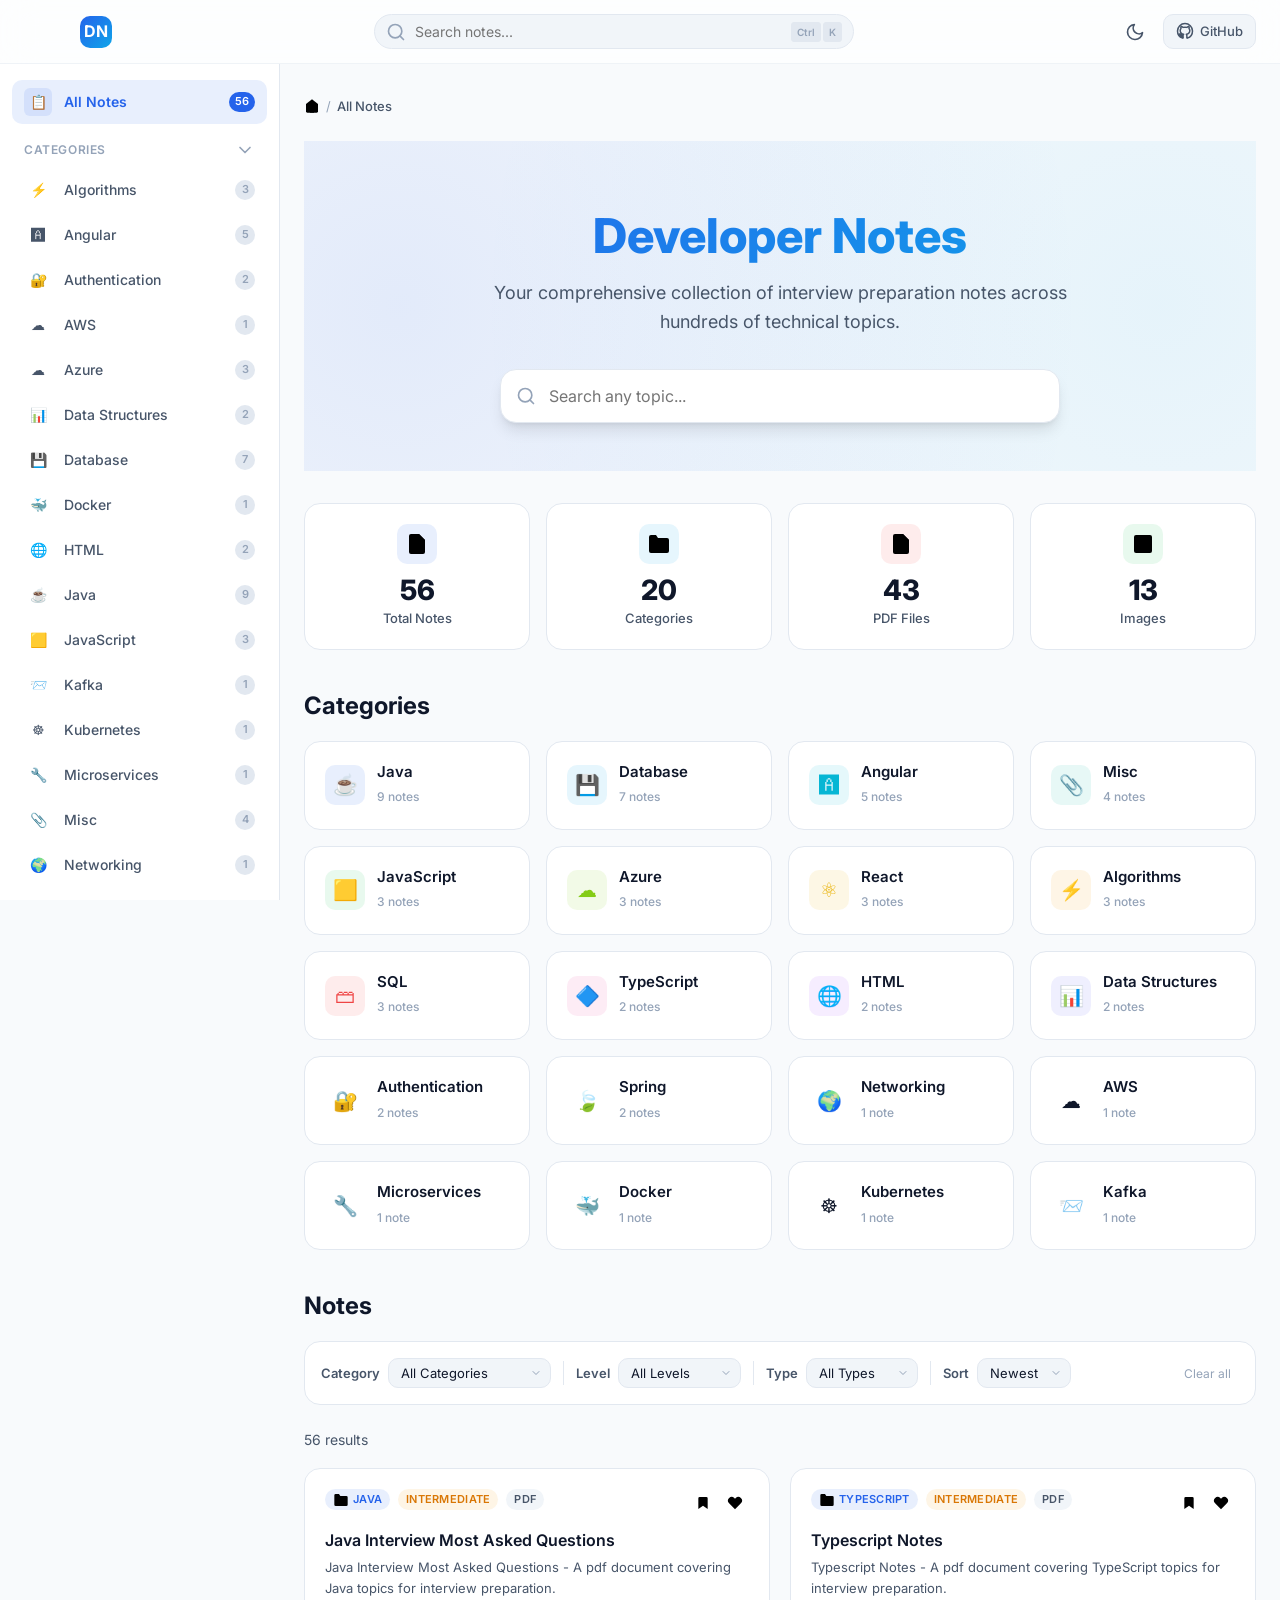
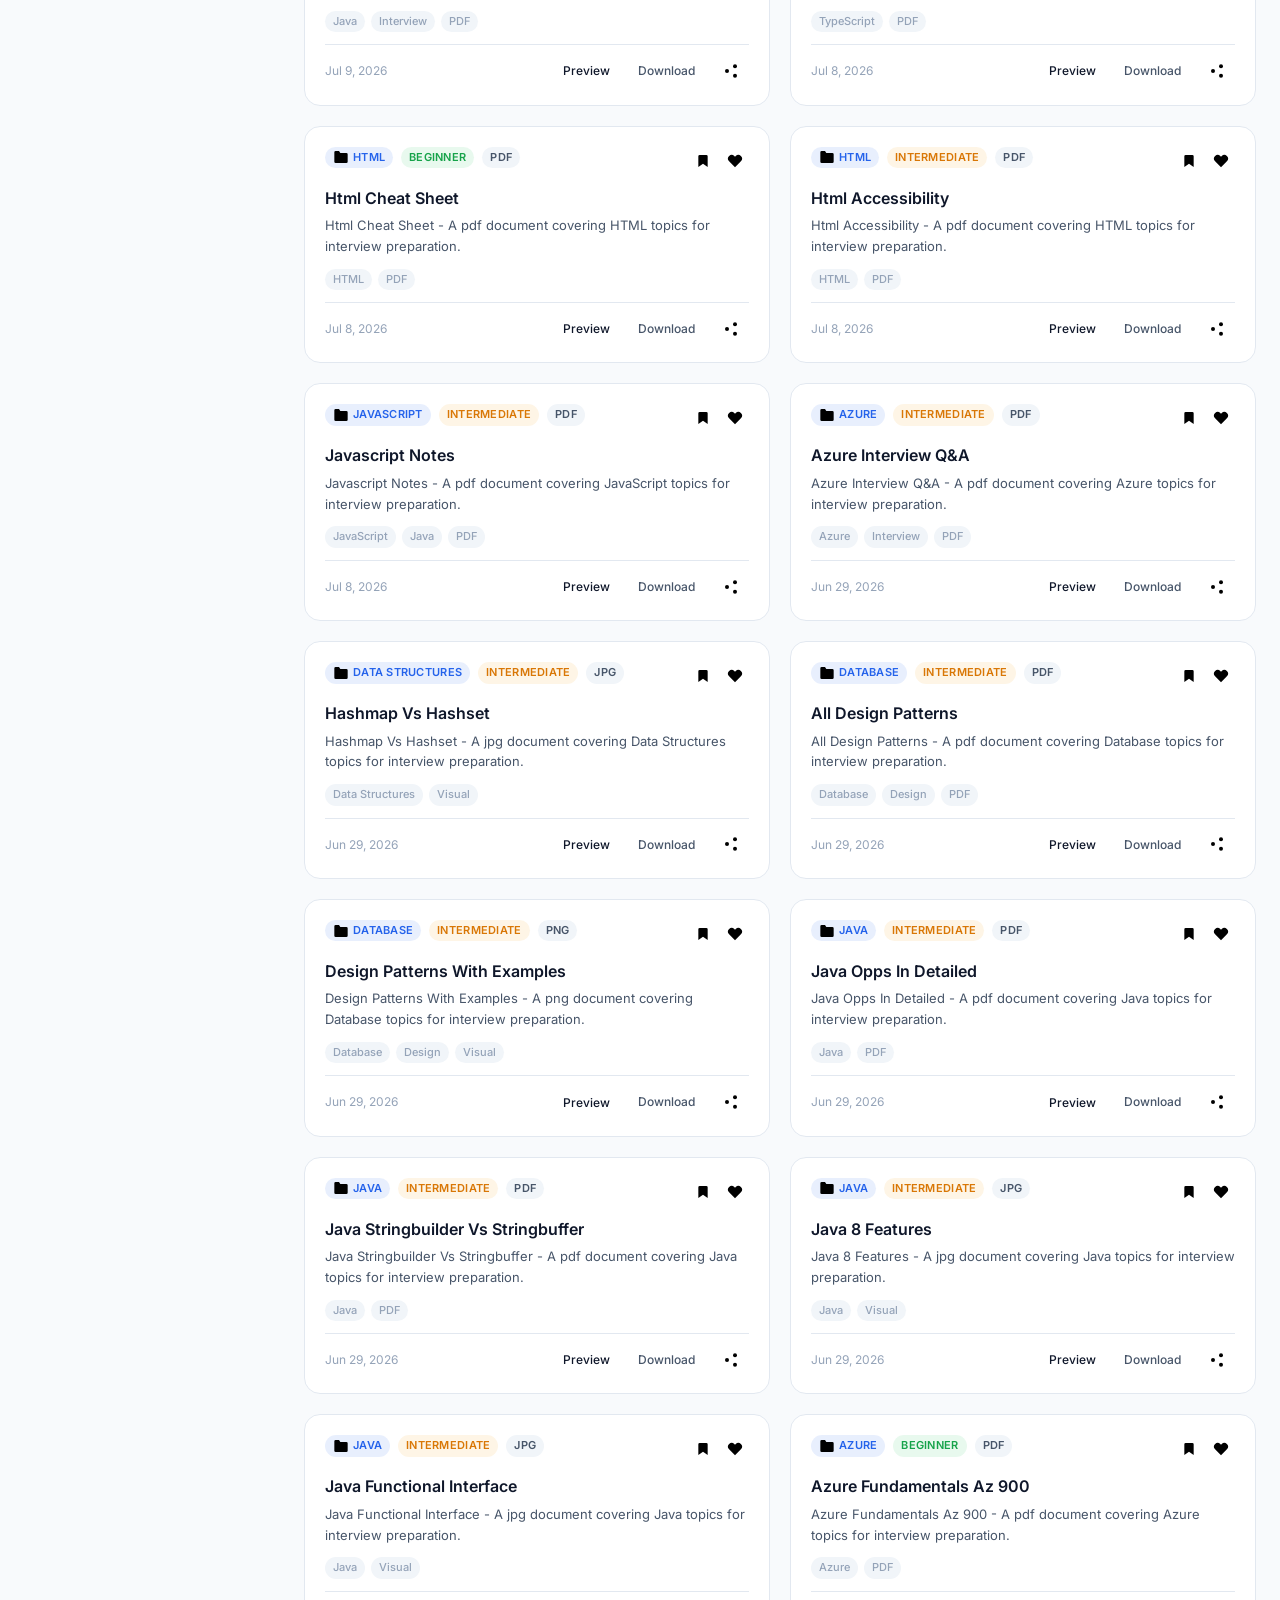
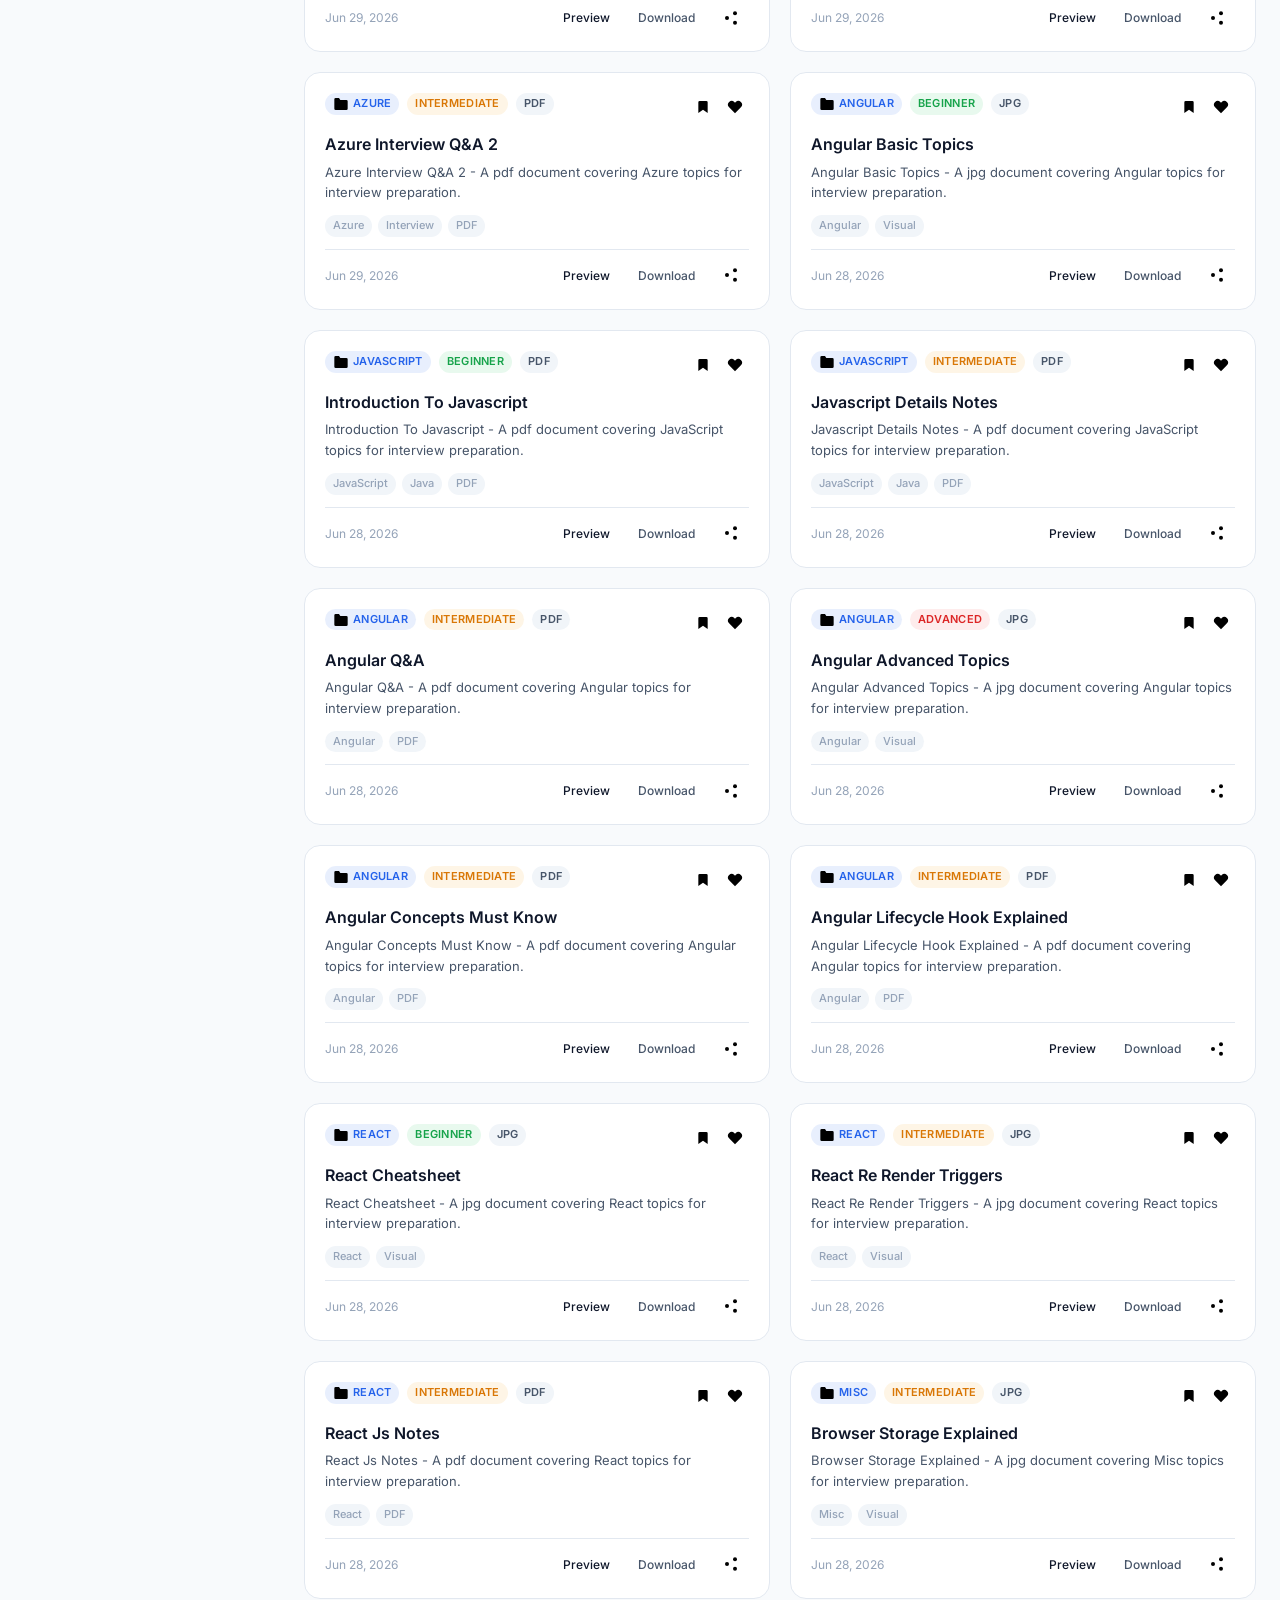
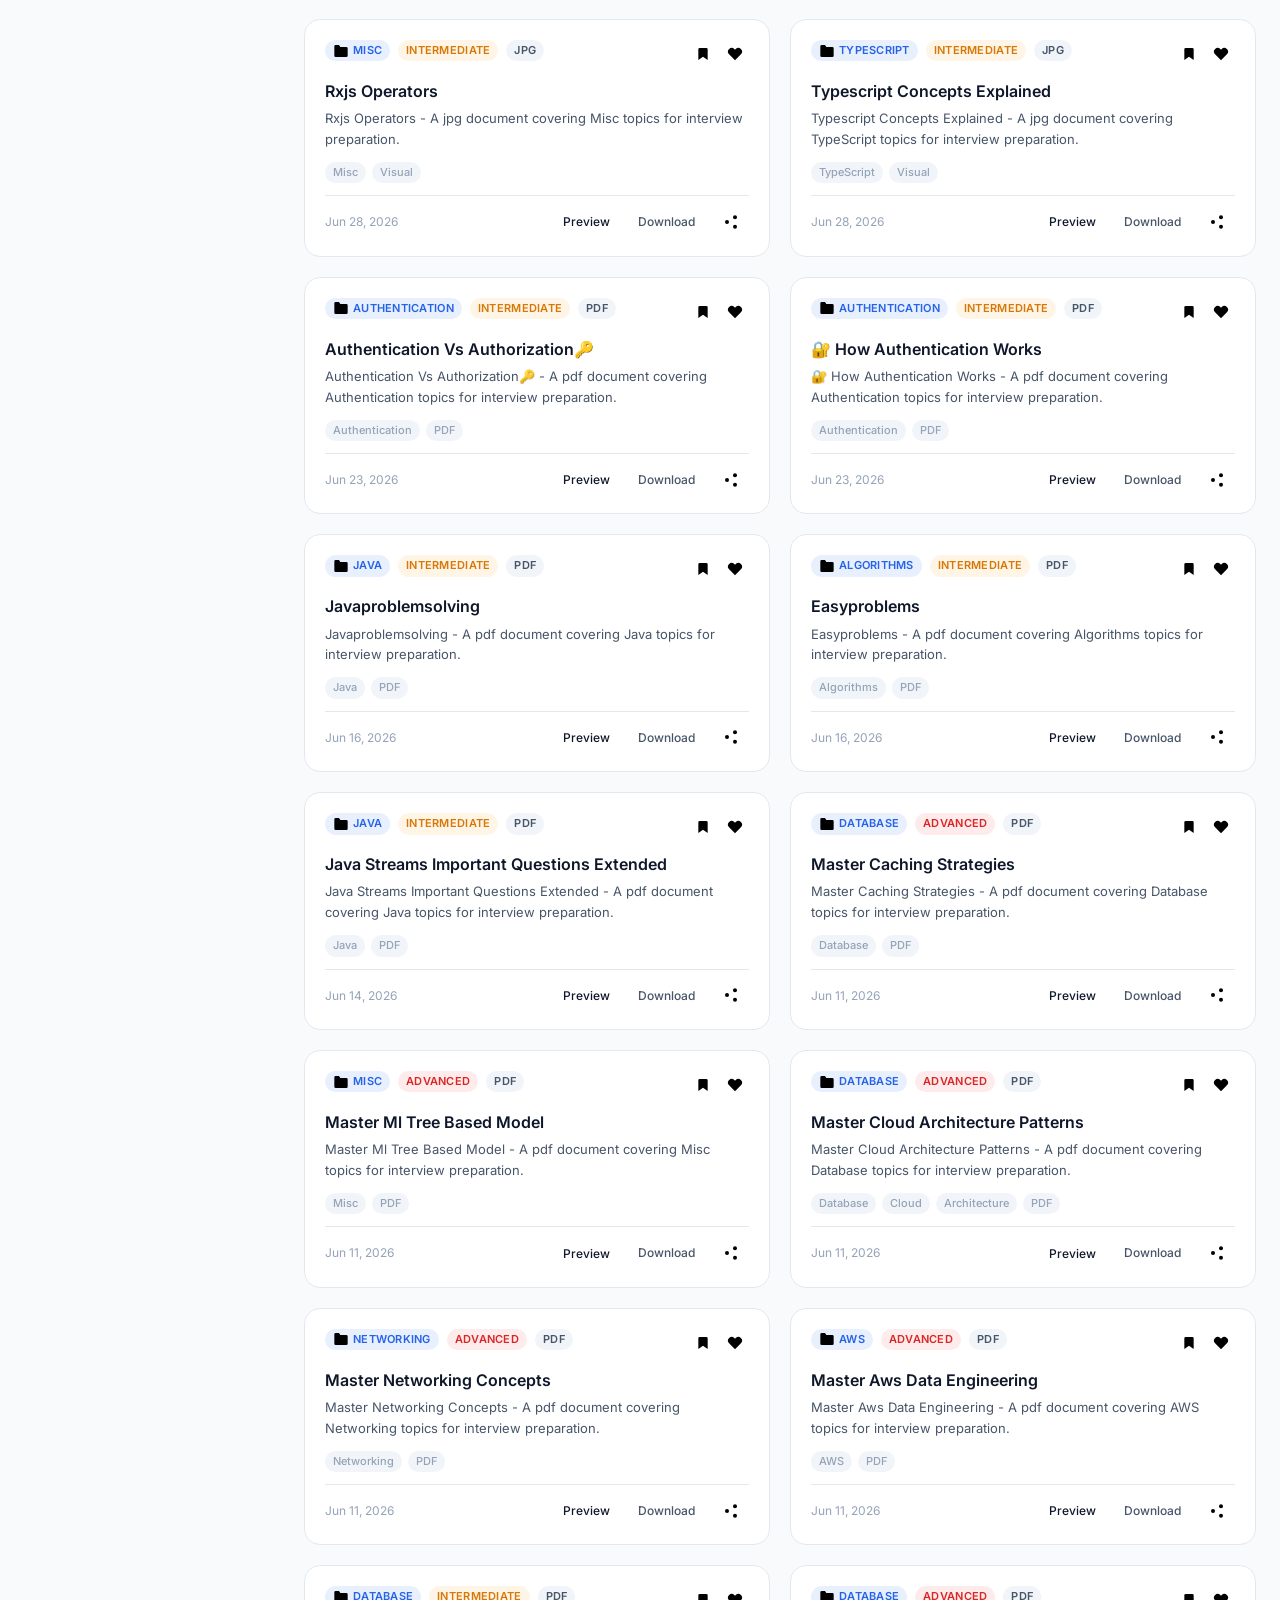
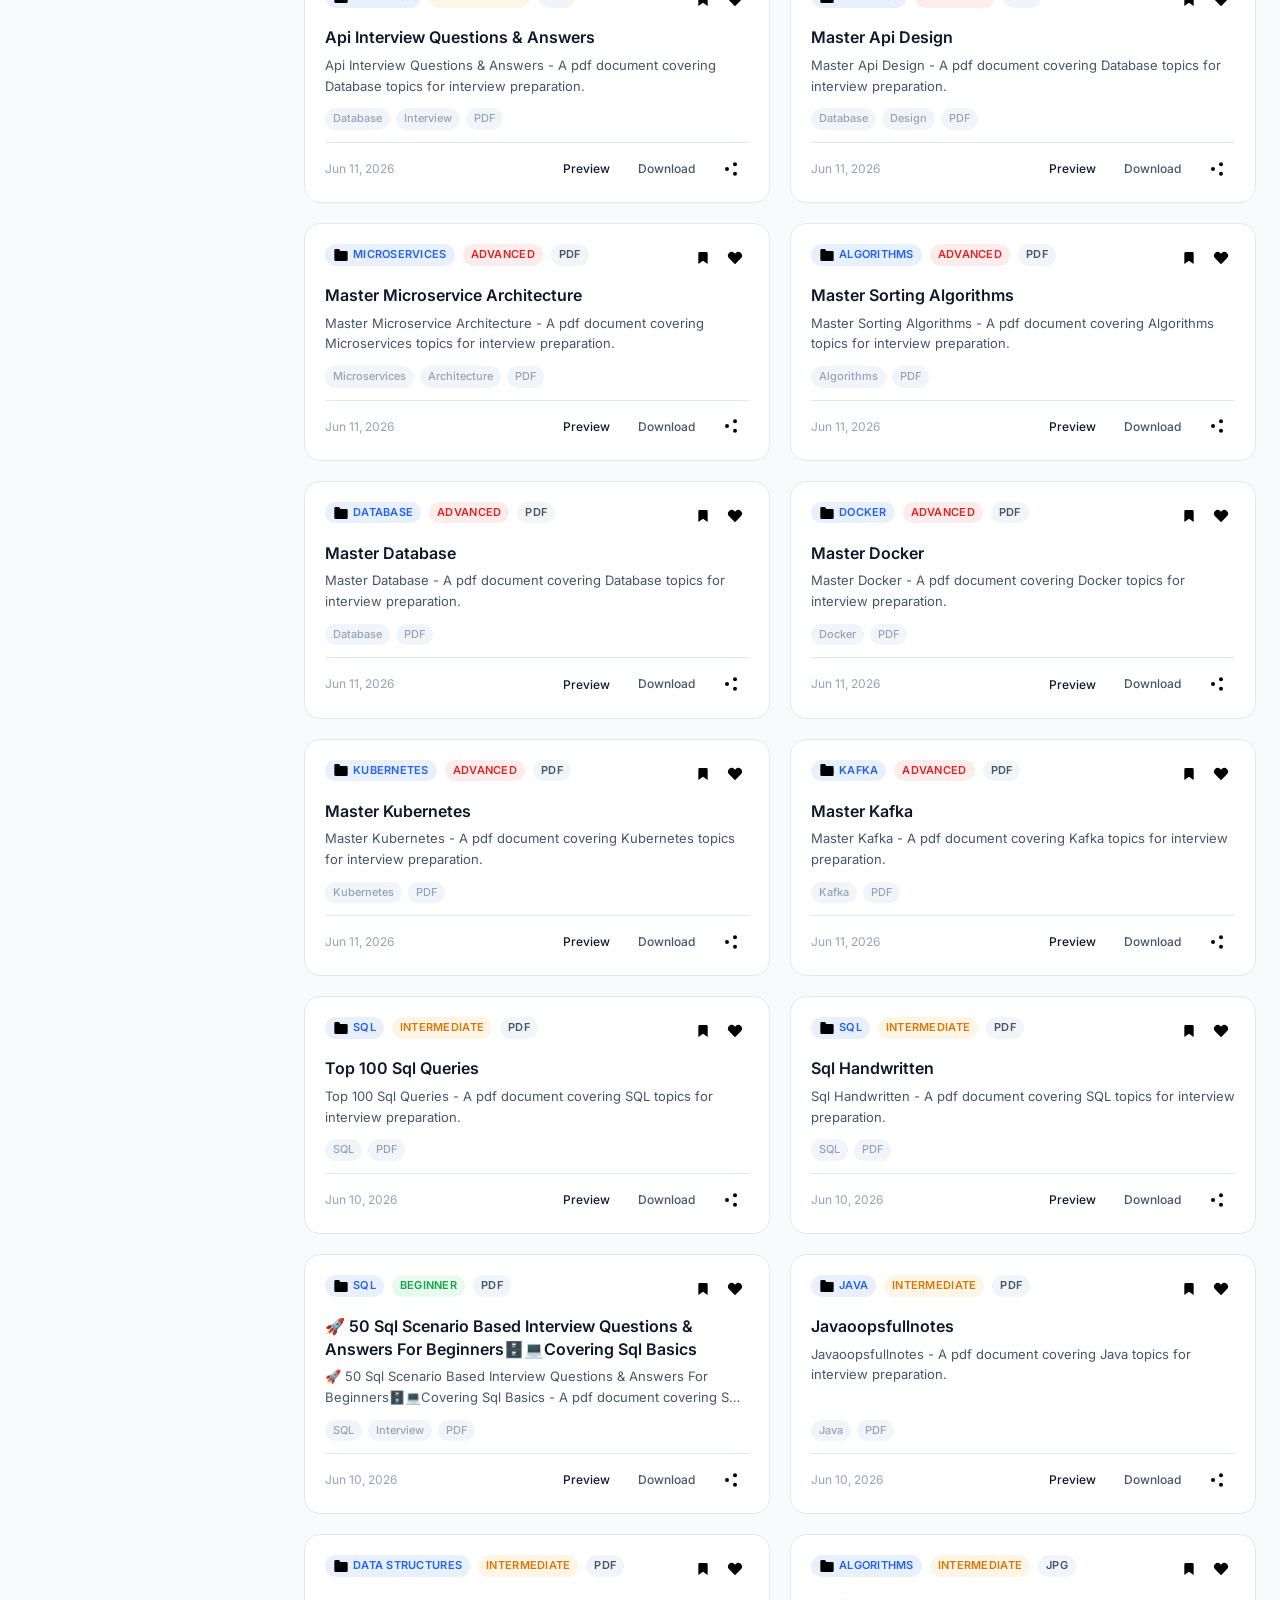
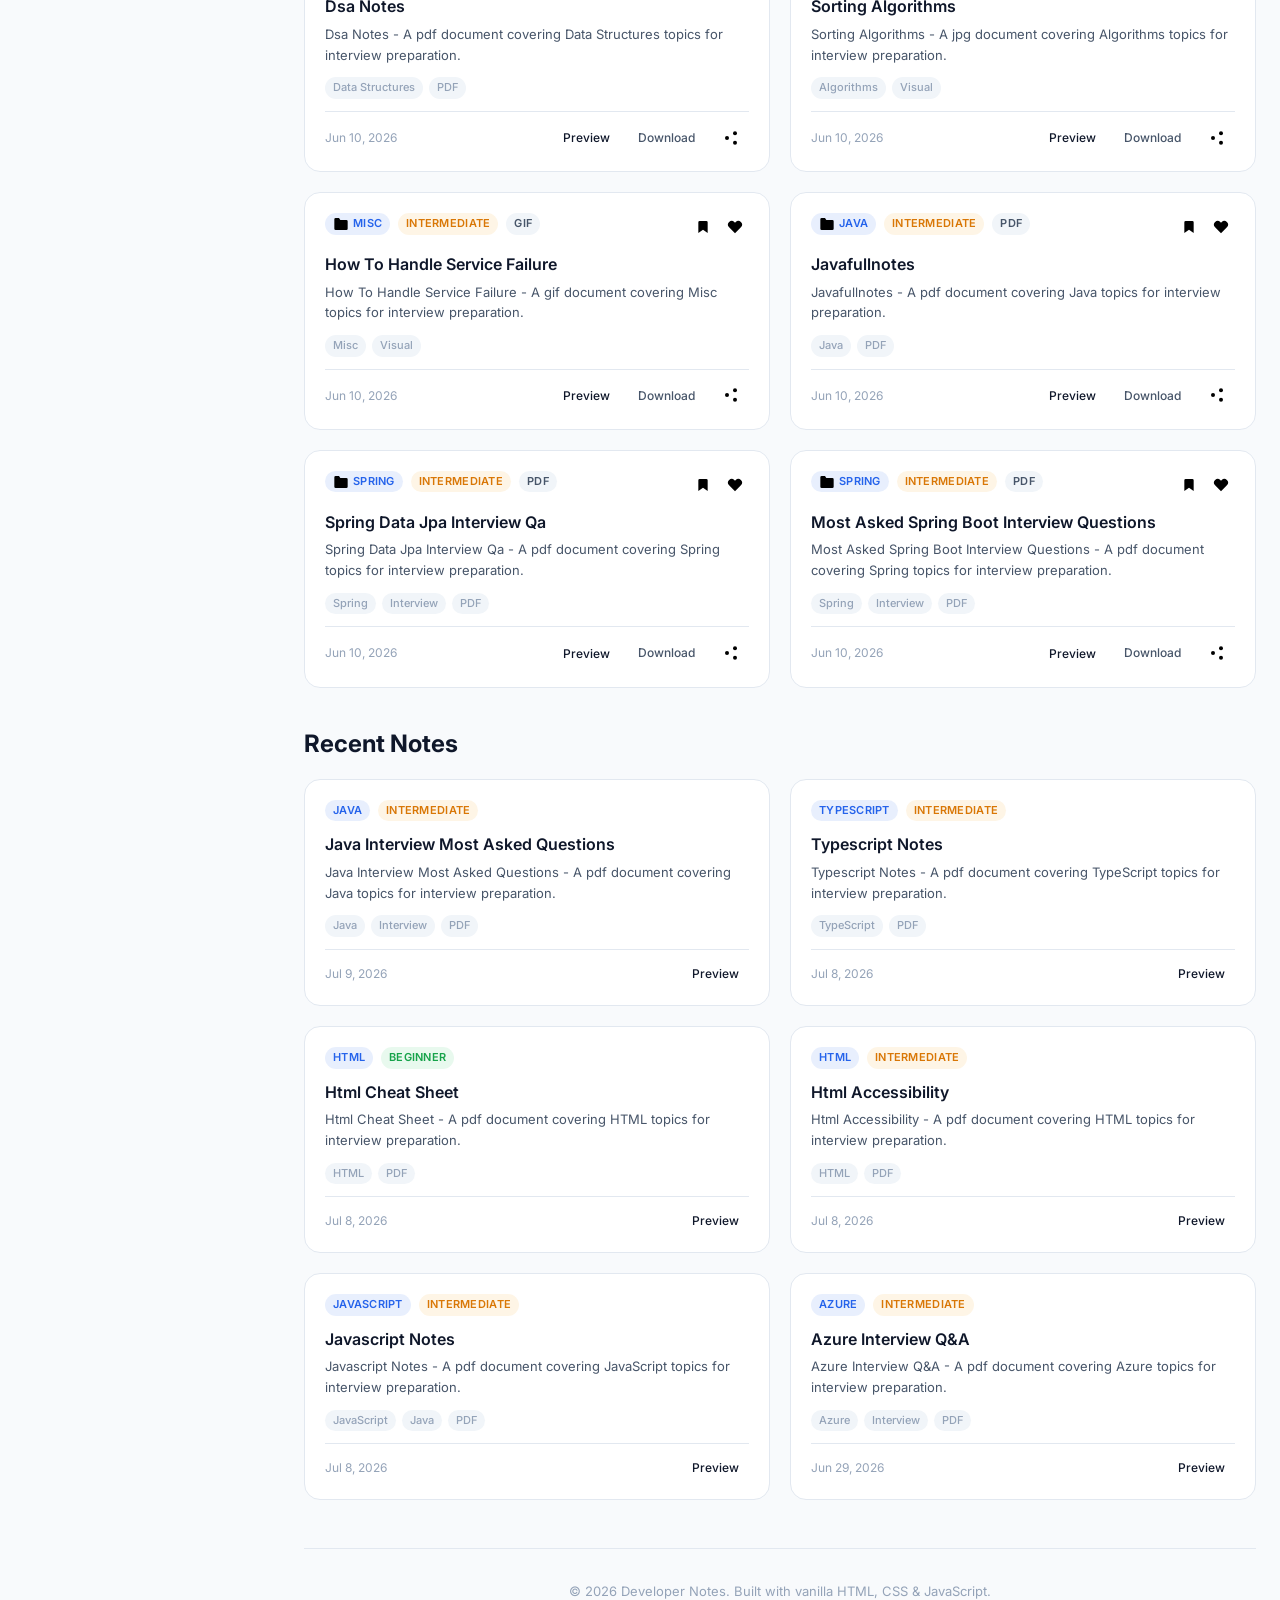
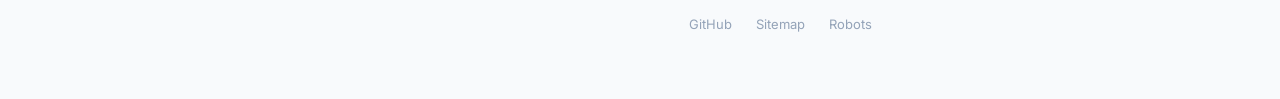
==== index.html @ 611667fe "Initial documentation portal: organize notes into categorized docs structure with searchable UI - Re" ====
<!DOCTYPE html>
<html lang="en" data-theme="light">
<head>
<meta charset="UTF-8">
<meta name="viewport" content="width=device-width, initial-scale=1.0">
<title>Developer Notes - Interview Preparation Portal</title>
<meta name="description" content="A comprehensive collection of hundreds of technical interview notes covering Java, Spring, Docker, Kubernetes, System Design, Microservices, and more.">
<meta name="keywords" content="interview notes, technical interview, Java, Spring, Docker, Kubernetes, system design, microservices, programming notes">
<meta name="author" content="Developer Notes">
<meta name="robots" content="index, follow">

<!-- Open Graph -->
<meta property="og:title" content="Developer Notes - Interview Preparation Portal">
<meta property="og:description" content="Comprehensive technical interview notes across hundreds of topics.">
<meta property="og:type" content="website">
<meta property="og:url" content="https://developer-notes.github.io/">
<meta property="og:image" content="assets/images/og-image.png">

<!-- Twitter Card -->
<meta name="twitter:card" content="summary_large_image">
<meta name="twitter:title" content="Developer Notes - Interview Preparation Portal">
<meta name="twitter:description" content="Comprehensive technical interview notes across hundreds of topics.">

<!-- Preconnect -->
<link rel="preconnect" href="https://fonts.googleapis.com">
<link rel="preconnect" href="https://fonts.gstatic.com" crossorigin>

<!-- Fonts -->
<link href="https://fonts.googleapis.com/css2?family=Inter:wght@300;400;500;600;700;800&family=JetBrains+Mono:wght@400;500&display=swap" rel="stylesheet">

<!-- Markdown Parser -->
<script defer src="https://cdn.jsdelivr.net/npm/marked/marked.min.js"></script>

<!-- Styles -->
<link rel="stylesheet" href="assets/css/styles.css">
<link rel="stylesheet" href="assets/css/responsive.css">

<!-- Favicon -->
<link rel="icon" type="image/svg+xml" href="assets/icons/favicon.svg">
<link rel="apple-touch-icon" href="assets/icons/apple-touch-icon.png">

<!-- Manifest -->
<link rel="manifest" href="manifest.json">
</head>
<body>

<!-- Reading Progress -->
<div id="reading-progress" role="progressbar" aria-valuenow="0" aria-valuemin="0" aria-valuemax="100"></div>

<!-- SVG Icon Sprite -->
<svg xmlns="http://www.w3.org/2000/svg" style="display:none">
  <symbol id="icon-search" viewBox="0 0 24 24"><circle cx="11" cy="11" r="8"/><line x1="21" y1="21" x2="16.65" y2="16.65"/></symbol>
  <symbol id="icon-sun" viewBox="0 0 24 24"><circle cx="12" cy="12" r="5"/><line x1="12" y1="1" x2="12" y2="3"/><line x1="12" y1="21" x2="12" y2="23"/><line x1="4.22" y1="4.22" x2="5.64" y2="5.64"/><line x1="18.36" y1="18.36" x2="19.78" y2="19.78"/><line x1="1" y1="12" x2="3" y2="12"/><line x1="21" y1="12" x2="23" y2="12"/><line x1="4.22" y1="19.78" x2="5.64" y2="18.36"/><line x1="18.36" y1="5.64" x2="19.78" y2="4.22"/></symbol>
  <symbol id="icon-moon" viewBox="0 0 24 24"><path d="M21 12.79A9 9 0 1 1 11.21 3 7 7 0 0 0 21 12.79z"/></symbol>
  <symbol id="icon-github" viewBox="0 0 24 24"><path d="M12 2C6.477 2 2 6.477 2 12c0 4.42 2.865 8.17 6.839 9.49.5.092.682-.217.682-.482 0-.237-.008-.866-.013-1.7-2.782.604-3.369-1.34-3.369-1.34-.454-1.156-1.11-1.463-1.11-1.463-.908-.62.069-.608.069-.608 1.003.07 1.531 1.03 1.531 1.03.892 1.529 2.341 1.087 2.91.832.092-.647.35-1.088.636-1.338-2.22-.253-4.555-1.11-4.555-4.943 0-1.091.39-1.984 1.029-2.683-.103-.253-.446-1.27.098-2.647 0 0 .84-.269 2.75 1.025A9.578 9.578 0 0 1 12 6.836a9.59 9.59 0 0 1 2.504.337c1.91-1.294 2.75-1.025 2.75-1.025.544 1.377.201 2.394.099 2.647.64.699 1.028 1.592 1.028 2.683 0 3.842-2.339 4.687-4.566 4.935.359.309.678.919.678 1.852 0 1.336-.012 2.415-.012 2.743 0 .267.18.578.688.48C19.138 20.167 22 16.418 22 12c0-5.523-4.477-10-10-10z"/></symbol>
  <symbol id="icon-chevron-down" viewBox="0 0 24 24"><polyline points="6 9 12 15 18 9"/></symbol>
  <symbol id="icon-chevron-right" viewBox="0 0 24 24"><polyline points="9 18 15 12 9 6"/></symbol>
  <symbol id="icon-menu" viewBox="0 0 24 24"><line x1="3" y1="12" x2="21" y2="12"/><line x1="3" y1="6" x2="21" y2="6"/><line x1="3" y1="18" x2="21" y2="18"/></symbol>
  <symbol id="icon-x" viewBox="0 0 24 24"><line x1="18" y1="6" x2="6" y2="18"/><line x1="6" y1="6" x2="18" y2="18"/></symbol>
  <symbol id="icon-file" viewBox="0 0 24 24"><path d="M14 2H6a2 2 0 0 0-2 2v16a2 2 0 0 0 2 2h12a2 2 0 0 0 2-2V8z"/><polyline points="14 2 14 8 20 8"/></symbol>
  <symbol id="icon-file-text" viewBox="0 0 24 24"><path d="M14 2H6a2 2 0 0 0-2 2v16a2 2 0 0 0 2 2h12a2 2 0 0 0 2-2V8z"/><polyline points="14 2 14 8 20 8"/><line x1="16" y1="13" x2="8" y2="13"/><line x1="16" y1="17" x2="8" y2="17"/><polyline points="10 9 9 9 8 9"/></symbol>
  <symbol id="icon-folder" viewBox="0 0 24 24"><path d="M22 19a2 2 0 0 1-2 2H4a2 2 0 0 1-2-2V5a2 2 0 0 1 2-2h5l2 3h9a2 2 0 0 1 2 2z"/></symbol>
  <symbol id="icon-image" viewBox="0 0 24 24"><rect x="3" y="3" width="18" height="18" rx="2" ry="2"/><circle cx="8.5" cy="8.5" r="1.5"/><polyline points="21 15 16 10 5 21"/></symbol>
  <symbol id="icon-download" viewBox="0 0 24 24"><path d="M21 15v4a2 2 0 0 1-2 2H5a2 2 0 0 1-2-2v-4"/><polyline points="7 10 12 15 17 10"/><line x1="12" y1="15" x2="12" y2="3"/></symbol>
  <symbol id="icon-share" viewBox="0 0 24 24"><circle cx="18" cy="5" r="3"/><circle cx="6" cy="12" r="3"/><circle cx="18" cy="19" r="3"/><line x1="8.59" y1="13.51" x2="15.42" y2="17.49"/><line x1="15.41" y1="6.51" x2="8.59" y2="10.49"/></symbol>
  <symbol id="icon-bookmark" viewBox="0 0 24 24"><path d="M19 21l-7-5-7 5V5a2 2 0 0 1 2-2h10a2 2 0 0 1 2 2z"/></symbol>
  <symbol id="icon-bookmark-filled" viewBox="0 0 24 24"><path d="M19 21l-7-5-7 5V5a2 2 0 0 1 2-2h10a2 2 0 0 1 2 2z" fill="currentColor"/></symbol>
  <symbol id="icon-heart" viewBox="0 0 24 24"><path d="M20.84 4.61a5.5 5.5 0 0 0-7.78 0L12 5.67l-1.06-1.06a5.5 5.5 0 0 0-7.78 7.78l1.06 1.06L12 21.23l7.78-7.78 1.06-1.06a5.5 5.5 0 0 0 0-7.78z"/></symbol>
  <symbol id="icon-heart-filled" viewBox="0 0 24 24"><path d="M20.84 4.61a5.5 5.5 0 0 0-7.78 0L12 5.67l-1.06-1.06a5.5 5.5 0 0 0-7.78 7.78l1.06 1.06L12 21.23l7.78-7.78 1.06-1.06a5.5 5.5 0 0 0 0-7.78z" fill="currentColor"/></symbol>
  <symbol id="icon-link" viewBox="0 0 24 24"><path d="M10 13a5 5 0 0 0 7.54.54l3-3a5 5 0 0 0-7.07-7.07l-1.72 1.71"/><path d="M14 11a5 5 0 0 0-7.54-.54l-3 3a5 5 0 0 0 7.07 7.07l1.71-1.71"/></symbol>
  <symbol id="icon-external-link" viewBox="0 0 24 24"><path d="M18 13v6a2 2 0 0 1-2 2H5a2 2 0 0 1-2-2V8a2 2 0 0 1 2-2h6"/><polyline points="15 3 21 3 21 9"/><line x1="10" y1="14" x2="21" y2="3"/></symbol>
  <symbol id="icon-check" viewBox="0 0 24 24"><polyline points="20 6 9 17 4 12"/></symbol>
  <symbol id="icon-home" viewBox="0 0 24 24"><path d="M3 9l9-7 9 7v11a2 2 0 0 1-2 2H5a2 2 0 0 1-2-2z"/><polyline points="9 22 9 12 15 12 15 22"/></symbol>
  <symbol id="icon-arrow-up" viewBox="0 0 24 24"><line x1="12" y1="19" x2="12" y2="5"/><polyline points="5 12 12 5 19 12"/></symbol>
  <symbol id="icon-command" viewBox="0 0 24 24"><path d="M18 3a3 3 0 0 0-3 3v12a3 3 0 0 0 3 3 3 3 0 0 0 3-3 3 3 0 0 0-3-3H6a3 3 0 0 0-3 3 3 3 0 0 0 3 3 3 3 0 0 0 3-3V6a3 3 0 0 0-3-3 3 3 0 0 0-3 3 3 3 0 0 0 3 3h12a3 3 0 0 0 3-3 3 3 0 0 0-3-3z"/></symbol>
  <symbol id="icon-help" viewBox="0 0 24 24"><circle cx="12" cy="12" r="10"/><path d="M9.09 9a3 3 0 0 1 5.83 1c0 2-3 3-3 3"/><line x1="12" y1="17" x2="12.01" y2="17"/></symbol>
  <symbol id="icon-clock" viewBox="0 0 24 24"><circle cx="12" cy="12" r="10"/><polyline points="12 6 12 12 16 14"/></symbol>
  <symbol id="icon-filter" viewBox="0 0 24 24"><polygon points="22 3 2 3 10 12.46 10 19 14 21 14 12.46 22 3"/></symbol>
</svg>

<!-- Header -->
<header class="header" role="banner">
  <button class="menu-toggle" aria-label="Toggle sidebar" type="button">
    <svg class="icon-lg" viewBox="0 0 24 24"><use href="#icon-menu"/></svg>
  </button>

  <div class="header-brand">
    <div class="header-logo" aria-hidden="true">DN</div>
    <span class="header-title">Developer Notes</span>
  </div>

  <div class="header-search" role="search">
    <svg class="icon search-icon" viewBox="0 0 24 24"><use href="#icon-search"/></svg>
    <input type="search" id="header-search-input" placeholder="Search notes..." aria-label="Search notes" autocomplete="off">
    <div class="kbd-hint"><kbd>Ctrl</kbd> <kbd>K</kbd></div>
  </div>

  <div class="header-actions">
    <button class="theme-toggle" type="button" aria-label="Toggle dark mode" aria-pressed="false">
      <svg class="icon sun-icon" viewBox="0 0 24 24"><use href="#icon-sun"/></svg>
      <svg class="icon moon-icon" viewBox="0 0 24 24"><use href="#icon-moon"/></svg>
    </button>
    <a href="https://github.com" class="github-btn" target="_blank" rel="noopener noreferrer" aria-label="GitHub repository">
      <svg class="icon" viewBox="0 0 24 24"><use href="#icon-github"/></svg>
      <span>GitHub</span>
    </a>
  </div>
</header>

<!-- Sidebar Overlay -->
<div id="sidebar-overlay" class="sidebar-overlay" aria-hidden="true"></div>

<!-- Sidebar -->
<aside id="sidebar" class="sidebar" role="navigation" aria-label="Category navigation">
  <nav id="sidebar-nav"></nav>
</aside>

<!-- Main Content -->
<div class="main-wrapper">
  <main class="main-content" id="app-content" style="display:none">

    <!-- Breadcrumbs -->
    <nav id="breadcrumbs" class="breadcrumbs" aria-label="Breadcrumb"></nav>

    <!-- Hero Section -->
    <section class="hero" aria-label="Hero">
      <h1>Developer Notes</h1>
      <p>Your comprehensive collection of interview preparation notes across hundreds of technical topics.</p>
      <div class="hero-search" role="search">
        <svg class="icon search-icon" viewBox="0 0 24 24"><use href="#icon-search"/></svg>
        <input type="search" id="hero-search-input" placeholder="Search any topic..." aria-label="Search topics" autocomplete="off">
      </div>
    </section>

    <!-- Statistics -->
    <section aria-label="Statistics">
      <div id="stats-grid" class="stats-grid"></div>
    </section>

    <!-- Categories -->
    <section aria-label="Categories">
      <div class="section-header">
        <h2>Categories</h2>
      </div>
      <div id="categories-grid" class="categories-grid"></div>
    </section>

    <!-- Notes Section -->
    <section id="notes-section" aria-label="Notes">
      <div class="section-header">
        <h2>Notes</h2>
      </div>

      <!-- Filters -->
      <div class="filter-bar" role="group" aria-label="Filters">
        <div class="filter-group">
          <label for="filter-category">Category</label>
          <select id="filter-category" aria-label="Filter by category">
            <option value="">All Categories</option>
          </select>
        </div>
        <div class="filter-separator" aria-hidden="true"></div>
        <div class="filter-group">
          <label for="filter-level">Level</label>
          <select id="filter-level" aria-label="Filter by difficulty">
            <option value="">All Levels</option>
            <option value="Beginner">Beginner</option>
            <option value="Intermediate">Intermediate</option>
            <option value="Advanced">Advanced</option>
          </select>
        </div>
        <div class="filter-separator" aria-hidden="true"></div>
        <div class="filter-group">
          <label for="filter-type">Type</label>
          <select id="filter-type" aria-label="Filter by file type">
            <option value="">All Types</option>
            <option value="pdf">PDF</option>
            <option value="md">Markdown</option>
            <option value="png">PNG</option>
            <option value="jpg">JPG</option>
            <option value="gif">GIF</option>
          </select>
        </div>
        <div class="filter-separator" aria-hidden="true"></div>
        <div class="filter-group">
          <label for="filter-sort">Sort</label>
          <select id="filter-sort" aria-label="Sort notes">
            <option value="newest">Newest</option>
            <option value="oldest">Oldest</option>
            <option value="az">A-Z</option>
            <option value="za">Z-A</option>
          </select>
        </div>
        <button id="clear-filters" class="clear-filters" type="button">Clear all</button>
      </div>

      <!-- Results Info -->
      <div id="results-info" class="results-info"></div>

      <!-- Notes Grid -->
      <div id="notes-grid" class="notes-grid"></div>
    </section>

    <!-- Recent Notes -->
    <section aria-label="Recent notes">
      <div class="section-header">
        <h2>Recent Notes</h2>
      </div>
      <div id="recent-notes" class="notes-grid"></div>
    </section>

    <!-- Footer -->
    <footer class="footer" role="contentinfo">
      <p>&copy; <span id="footer-year"></span> Developer Notes. Built with vanilla HTML, CSS &amp; JavaScript.</p>
      <div class="footer-links">
        <a href="https://github.com" target="_blank" rel="noopener noreferrer">GitHub</a>
        <a href="sitemap.xml" target="_blank">Sitemap</a>
        <a href="robots.txt" target="_blank">Robots</a>
      </div>
    </footer>

  </main>

  <!-- Loading Skeleton -->
  <div id="loading-skeleton" style="padding:2rem;margin-top:var(--header-height);margin-left:var(--sidebar-width)">
    <div style="max-width:800px;margin:0 auto;padding:4rem 0">
      <div class="skeleton" style="height:48px;width:60%;margin:0 auto 1rem"></div>
      <div class="skeleton" style="height:20px;width:40%;margin:0 auto 2rem"></div>
      <div class="skeleton" style="height:56px;width:100%;margin:0 auto 2rem;border-radius:12px"></div>
      <div style="display:grid;grid-template-columns:repeat(4,1fr);gap:1rem;margin-bottom:2rem">
        <div class="skeleton" style="height:100px;border-radius:16px"></div>
        <div class="skeleton" style="height:100px;border-radius:16px"></div>
        <div class="skeleton" style="height:100px;border-radius:16px"></div>
        <div class="skeleton" style="height:100px;border-radius:16px"></div>
      </div>
      <div style="display:grid;grid-template-columns:repeat(3,1fr);gap:1rem">
        <div class="skeleton" style="height:200px;border-radius:16px"></div>
        <div class="skeleton" style="height:200px;border-radius:16px"></div>
        <div class="skeleton" style="height:200px;border-radius:16px"></div>
      </div>
    </div>
  </div>
</div>

<!-- Preview Modal -->
<div id="preview-modal" class="modal-overlay" role="dialog" aria-modal="true" aria-label="Preview">
  <div class="modal">
    <div class="modal-header">
      <h3 id="preview-title">Preview</h3>
      <div class="modal-actions">
        <button id="preview-open" class="btn btn-ghost" type="button" aria-label="Open in new tab">
          <svg class="icon" viewBox="0 0 24 24"><use href="#icon-external-link"/></svg>
          Open
        </button>
        <button id="preview-download" class="btn btn-ghost" type="button" aria-label="Download">
          <svg class="icon" viewBox="0 0 24 24"><use href="#icon-download"/></svg>
          Download
        </button>
        <button class="btn btn-ghost modal-close" type="button" aria-label="Close preview">
          <svg class="icon" viewBox="0 0 24 24"><use href="#icon-x"/></svg>
        </button>
      </div>
    </div>
    <div id="preview-body" class="modal-body"></div>
  </div>
</div>

<!-- Image Viewer -->
<div id="image-viewer" class="image-viewer" role="dialog" aria-modal="true" aria-label="Image viewer">
  <button id="iv-close" class="iv-close" type="button" aria-label="Close image viewer">
    <svg class="icon-lg" viewBox="0 0 24 24"><use href="#icon-x"/></svg>
  </button>
  <img id="image-viewer-img" src="" alt="">
  <a id="iv-download-link" class="iv-download" download href="#">
    <svg class="icon" viewBox="0 0 24 24"><use href="#icon-download"/></svg>
    Download
  </a>
</div>

<!-- Command Palette -->
<div id="palette-overlay" class="palette-overlay" role="dialog" aria-modal="true" aria-label="Command palette">
  <div class="palette">
    <input id="palette-input" class="palette-input" type="text" placeholder="Search notes or type a command..." autocomplete="off" aria-label="Command palette search">
    <div id="palette-results" class="palette-results"></div>
    <div class="palette-footer">
      <span><kbd>↑</kbd><kbd>↓</kbd> Navigate</span>
      <span><kbd>↵</kbd> Open</span>
      <span><kbd>Esc</kbd> Close</span>
    </div>
  </div>
</div>

<!-- Toast Container -->
<div id="toast-container" class="toast-container" aria-live="polite"></div>

<!-- Scroll to Top -->
<button id="scroll-top" class="scroll-top" type="button" aria-label="Scroll to top">
  <svg class="icon" viewBox="0 0 24 24"><use href="#icon-arrow-up"/></svg>
</button>

<!-- Scripts -->
<script src="assets/js/theme.js"></script>
<script src="assets/js/data.js"></script>
<script src="assets/js/bookmarks.js"></script>
<script src="assets/js/ui.js"></script>
<script src="assets/js/preview.js"></script>
<script src="assets/js/keyboard.js"></script>
<script src="assets/js/app.js"></script>

<!-- Footer year -->
<script>document.getElementById('footer-year').textContent = new Date().getFullYear();</script>

</body>
</html>
---- assets/css/styles.css ----
/* ============================================================
   Developer Notes - Documentation Portal
   Styles
   ============================================================ */

/* === CSS Custom Properties === */
:root {
  --primary: #2563EB;
  --primary-hover: #1D4ED8;
  --primary-light: rgba(37, 99, 235, 0.1);
  --primary-glow: rgba(37, 99, 235, 0.3);
  --accent: #0EA5E9;
  --accent-hover: #0284C7;

  --bg-primary: #F8FAFC;
  --bg-secondary: #F1F5F9;
  --bg-tertiary: #E2E8F0;
  --bg-card: #FFFFFF;
  --bg-glass: rgba(255, 255, 255, 0.7);
  --bg-glass-border: rgba(255, 255, 255, 0.3);
  --bg-sidebar: #FFFFFF;

  --text-primary: #0F172A;
  --text-secondary: #475569;
  --text-tertiary: #94A3B8;
  --text-inverse: #FFFFFF;
  --text-link: #2563EB;

  --border-color: #E2E8F0;
  --border-light: rgba(226, 232, 240, 0.5);
  --shadow-sm: 0 1px 2px rgba(0, 0, 0, 0.05);
  --shadow-md: 0 4px 6px -1px rgba(0, 0, 0, 0.1), 0 2px 4px -2px rgba(0, 0, 0, 0.1);
  --shadow-lg: 0 10px 15px -3px rgba(0, 0, 0, 0.1), 0 4px 6px -4px rgba(0, 0, 0, 0.1);
  --shadow-xl: 0 20px 25px -5px rgba(0, 0, 0, 0.1), 0 8px 10px -6px rgba(0, 0, 0, 0.1);
  --shadow-glow: 0 0 20px rgba(37, 99, 235, 0.15);

  --radius-sm: 6px;
  --radius-md: 10px;
  --radius-lg: 16px;
  --radius-xl: 20px;
  --radius-full: 9999px;

  --transition-fast: 150ms cubic-bezier(0.4, 0, 0.2, 1);
  --transition-base: 250ms cubic-bezier(0.4, 0, 0.2, 1);
  --transition-slow: 350ms cubic-bezier(0.4, 0, 0.2, 1);

  --font-sans: 'Inter', -apple-system, BlinkMacSystemFont, 'Segoe UI', Roboto, sans-serif;
  --font-mono: 'JetBrains Mono', 'Fira Code', 'Consolas', monospace;

  --header-height: 64px;
  --sidebar-width: 280px;
  --max-width: 1280px;
  --z-header: 100;
  --z-sidebar: 90;
  --z-overlay: 200;
  --z-modal: 300;
  --z-palette: 400;
  --z-toast: 500;
}

/* === Dark Mode Variables === */
[data-theme="dark"] {
  --bg-primary: #0F172A;
  --bg-secondary: #1E293B;
  --bg-tertiary: #334155;
  --bg-card: #1E293B;
  --bg-glass: rgba(30, 41, 59, 0.7);
  --bg-glass-border: rgba(51, 65, 85, 0.3);
  --bg-sidebar: #1E293B;

  --text-primary: #F1F5F9;
  --text-secondary: #94A3B8;
  --text-tertiary: #64748B;
  --text-inverse: #0F172A;
  --text-link: #60A5FA;

  --border-color: #334155;
  --border-light: rgba(51, 65, 85, 0.5);
  --shadow-sm: 0 1px 2px rgba(0, 0, 0, 0.2);
  --shadow-md: 0 4px 6px -1px rgba(0, 0, 0, 0.3), 0 2px 4px -2px rgba(0, 0, 0, 0.2);
  --shadow-lg: 0 10px 15px -3px rgba(0, 0, 0, 0.3), 0 4px 6px -4px rgba(0, 0, 0, 0.2);
  --shadow-xl: 0 20px 25px -5px rgba(0, 0, 0, 0.4), 0 8px 10px -6px rgba(0, 0, 0, 0.3);
}

/* === Reset & Base === */
*, *::before, *::after {
  margin: 0;
  padding: 0;
  box-sizing: border-box;
}

html {
  scroll-behavior: smooth;
  font-size: 16px;
  -webkit-text-size-adjust: 100%;
}

body {
  font-family: var(--font-sans);
  background: var(--bg-primary);
  color: var(--text-primary);
  line-height: 1.6;
  min-height: 100vh;
  overflow-x: hidden;
  transition: background var(--transition-base), color var(--transition-base);
}

a {
  color: var(--text-link);
  text-decoration: none;
  transition: color var(--transition-fast);
}

a:hover {
  color: var(--primary-hover);
}

img {
  max-width: 100%;
  height: auto;
  display: block;
}

button {
  cursor: pointer;
  font-family: inherit;
  border: none;
  background: none;
  font-size: inherit;
  color: inherit;
}

input, textarea, select {
  font-family: inherit;
  font-size: inherit;
  color: inherit;
}

ul, ol {
  list-style: none;
}

:focus-visible {
  outline: 2px solid var(--primary);
  outline-offset: 2px;
  border-radius: var(--radius-sm);
}

::selection {
  background: var(--primary);
  color: var(--text-inverse);
}

/* Scrollbar */
::-webkit-scrollbar {
  width: 6px;
  height: 6px;
}

::-webkit-scrollbar-track {
  background: transparent;
}

::-webkit-scrollbar-thumb {
  background: var(--text-tertiary);
  border-radius: var(--radius-full);
}

::-webkit-scrollbar-thumb:hover {
  background: var(--text-secondary);
}

/* === Typography === */
h1, h2, h3, h4, h5, h6 {
  line-height: 1.3;
  font-weight: 700;
  color: var(--text-primary);
}

h1 { font-size: 2.5rem; }
h2 { font-size: 2rem; }
h3 { font-size: 1.5rem; }
h4 { font-size: 1.25rem; }
h5 { font-size: 1.125rem; }
h6 { font-size: 1rem; }

p { margin-bottom: 1rem; }

small { font-size: 0.875rem; }
.text-xs { font-size: 0.75rem; }
.text-sm { font-size: 0.875rem; }
.text-lg { font-size: 1.125rem; }
.text-xl { font-size: 1.25rem; }
.text-2xl { font-size: 1.5rem; }
.text-3xl { font-size: 2rem; }

.font-medium { font-weight: 500; }
.font-semibold { font-weight: 600; }
.font-bold { font-weight: 700; }

.text-center { text-align: center; }
.text-right { text-align: right; }
.text-muted { color: var(--text-secondary); }

/* === Utility === */
.container {
  max-width: var(--max-width);
  margin: 0 auto;
  padding: 0 1.5rem;
}

.sr-only {
  position: absolute;
  width: 1px;
  height: 1px;
  padding: 0;
  margin: -1px;
  overflow: hidden;
  clip: rect(0, 0, 0, 0);
  border: 0;
}

.flex { display: flex; }
.flex-col { flex-direction: column; }
.flex-wrap { flex-wrap: wrap; }
.items-center { align-items: center; }
.justify-between { justify-content: space-between; }
.justify-center { justify-content: center; }
.gap-1 { gap: 0.25rem; }
.gap-2 { gap: 0.5rem; }
.gap-3 { gap: 0.75rem; }
.gap-4 { gap: 1rem; }
.gap-6 { gap: 1.5rem; }
.gap-8 { gap: 2rem; }

/* === Glassmorphism === */
.glass {
  background: var(--bg-glass);
  backdrop-filter: blur(12px);
  -webkit-backdrop-filter: blur(12px);
  border: 1px solid var(--bg-glass-border);
}

/* === Icons (inline SVG) === */
.icon {
  width: 20px;
  height: 20px;
  display: inline-block;
  flex-shrink: 0;
  fill: none;
  stroke: currentColor;
  stroke-width: 2;
  stroke-linecap: round;
  stroke-linejoin: round;
}

.icon-sm { width: 16px; height: 16px; }
.icon-lg { width: 24px; height: 24px; }
.icon-xl { width: 32px; height: 32px; }

/* === Buttons === */
.btn {
  display: inline-flex;
  align-items: center;
  justify-content: center;
  gap: 0.5rem;
  padding: 0.5rem 1rem;
  border-radius: var(--radius-md);
  font-weight: 500;
  font-size: 0.875rem;
  transition: all var(--transition-fast);
  white-space: nowrap;
}

.btn-primary {
  background: var(--primary);
  color: var(--text-inverse);
}

.btn-primary:hover {
  background: var(--primary-hover);
  color: var(--text-inverse);
  box-shadow: var(--shadow-glow);
  transform: translateY(-1px);
}

.btn-ghost {
  background: transparent;
  color: var(--text-secondary);
}

.btn-ghost:hover {
  background: var(--bg-tertiary);
  color: var(--text-primary);
}

.btn-icon {
  width: 36px;
  height: 36px;
  padding: 0;
  border-radius: var(--radius-md);
  display: inline-flex;
  align-items: center;
  justify-content: center;
}

/* === Reading Progress Bar === */
#reading-progress {
  position: fixed;
  top: 0;
  left: 0;
  height: 3px;
  background: linear-gradient(90deg, var(--primary), var(--accent));
  z-index: var(--z-header);
  width: 0%;
  transition: width 100ms linear;
}

/* === Header === */
.header {
  position: fixed;
  top: 0;
  left: 0;
  right: 0;
  height: var(--header-height);
  background: var(--bg-glass);
  backdrop-filter: blur(16px);
  -webkit-backdrop-filter: blur(16px);
  border-bottom: 1px solid var(--border-light);
  z-index: var(--z-header);
  padding: 0 1.5rem;
  display: flex;
  align-items: center;
  gap: 1rem;
}

.header-brand {
  display: flex;
  align-items: center;
  gap: 0.75rem;
  flex-shrink: 0;
}

.header-logo {
  width: 32px;
  height: 32px;
  background: linear-gradient(135deg, var(--primary), var(--accent));
  border-radius: var(--radius-md);
  display: flex;
  align-items: center;
  justify-content: center;
  color: white;
  font-weight: 700;
  font-size: 1rem;
}

.header-title {
  font-size: 1.125rem;
  font-weight: 700;
  color: var(--text-primary);
  display: none;
}

.header-search {
  flex: 1;
  max-width: 480px;
  position: relative;
  margin: 0 auto;
}

.header-search input {
  width: 100%;
  padding: 0.5rem 1rem 0.5rem 2.5rem;
  background: var(--bg-secondary);
  border: 1px solid var(--border-color);
  border-radius: var(--radius-full);
  font-size: 0.875rem;
  transition: all var(--transition-fast);
}

.header-search input:focus {
  outline: none;
  border-color: var(--primary);
  box-shadow: 0 0 0 3px var(--primary-light);
  background: var(--bg-card);
}

.header-search .search-icon {
  position: absolute;
  left: 0.75rem;
  top: 50%;
  transform: translateY(-50%);
  color: var(--text-tertiary);
}

.header-search .kbd-hint {
  position: absolute;
  right: 0.75rem;
  top: 50%;
  transform: translateY(-50%);
  display: flex;
  align-items: center;
  gap: 2px;
  color: var(--text-tertiary);
  font-size: 0.625rem;
  font-weight: 600;
}

.header-search .kbd-hint kbd {
  background: var(--bg-tertiary);
  padding: 1px 5px;
  border-radius: 3px;
  border: 1px solid var(--border-color);
  font-family: inherit;
}

.header-actions {
  display: flex;
  align-items: center;
  gap: 0.5rem;
  flex-shrink: 0;
}

/* Theme Toggle */
.theme-toggle {
  position: relative;
  width: 40px;
  height: 40px;
  border-radius: var(--radius-md);
  display: flex;
  align-items: center;
  justify-content: center;
  background: transparent;
  color: var(--text-secondary);
  transition: all var(--transition-fast);
}

.theme-toggle:hover {
  background: var(--bg-tertiary);
  color: var(--text-primary);
}

.theme-toggle .sun-icon,
.theme-toggle .moon-icon {
  position: absolute;
  transition: all var(--transition-base);
}

[data-theme="dark"] .theme-toggle .sun-icon {
  opacity: 1;
  transform: rotate(0deg) scale(1);
}

[data-theme="dark"] .theme-toggle .moon-icon {
  opacity: 0;
  transform: rotate(90deg) scale(0);
}

.theme-toggle .sun-icon {
  opacity: 0;
  transform: rotate(-90deg) scale(0);
}

.theme-toggle .moon-icon {
  opacity: 1;
  transform: rotate(0deg) scale(1);
}

/* GitHub Button */
.github-btn {
  display: inline-flex;
  align-items: center;
  gap: 0.375rem;
  padding: 0.375rem 0.75rem;
  background: var(--bg-secondary);
  border: 1px solid var(--border-color);
  border-radius: var(--radius-md);
  color: var(--text-secondary);
  font-size: 0.8125rem;
  font-weight: 500;
  transition: all var(--transition-fast);
}

.github-btn:hover {
  background: var(--bg-tertiary);
  color: var(--text-primary);
  border-color: var(--text-tertiary);
}

.github-btn .icon { width: 18px; height: 18px; }

/* Mobile Menu Toggle */
.menu-toggle {
  display: flex;
  width: 40px;
  height: 40px;
  align-items: center;
  justify-content: center;
  border-radius: var(--radius-md);
  color: var(--text-secondary);
}

.menu-toggle:hover {
  background: var(--bg-tertiary);
}

/* === Sidebar === */
.sidebar-overlay {
  display: none;
}

.sidebar {
  position: fixed;
  top: var(--header-height);
  left: 0;
  bottom: 0;
  width: var(--sidebar-width);
  background: var(--bg-sidebar);
  border-right: 1px solid var(--border-color);
  z-index: var(--z-sidebar);
  overflow-y: auto;
  padding: 1rem 0;
  transition: transform var(--transition-base), background var(--transition-base);
}

.sidebar-section {
  padding: 0 0.75rem;
  margin-bottom: 0.5rem;
}

.sidebar-section-title {
  display: flex;
  align-items: center;
  justify-content: space-between;
  padding: 0.5rem 0.75rem;
  font-size: 0.75rem;
  font-weight: 600;
  text-transform: uppercase;
  letter-spacing: 0.05em;
  color: var(--text-tertiary);
  cursor: pointer;
  user-select: none;
  border-radius: var(--radius-sm);
  transition: color var(--transition-fast);
}

.sidebar-section-title:hover {
  color: var(--text-primary);
}

.sidebar-section-title .collapse-icon {
  transition: transform var(--transition-fast);
}

.sidebar-section-title.collapsed .collapse-icon {
  transform: rotate(-90deg);
}

.sidebar-nav {
  display: flex;
  flex-direction: column;
  gap: 1px;
}

.sidebar-link {
  display: flex;
  align-items: center;
  gap: 0.75rem;
  padding: 0.5rem 0.75rem;
  border-radius: var(--radius-md);
  font-size: 0.875rem;
  font-weight: 500;
  color: var(--text-secondary);
  transition: all var(--transition-fast);
  cursor: pointer;
  position: relative;
}

.sidebar-link:hover {
  background: var(--bg-secondary);
  color: var(--text-primary);
}

.sidebar-link.active {
  background: var(--primary-light);
  color: var(--primary);
  font-weight: 600;
}

.sidebar-link .cat-icon {
  width: 28px;
  height: 28px;
  border-radius: var(--radius-sm);
  display: flex;
  align-items: center;
  justify-content: center;
  font-size: 0.875rem;
  flex-shrink: 0;
}

.sidebar-link .cat-count {
  margin-left: auto;
  background: var(--bg-tertiary);
  color: var(--text-tertiary);
  font-size: 0.6875rem;
  font-weight: 600;
  padding: 1px 6px;
  border-radius: var(--radius-full);
  min-width: 20px;
  text-align: center;
}

.sidebar-link.active .cat-count {
  background: var(--primary);
  color: var(--text-inverse);
}

/* === Main Layout === */
.main-wrapper {
  margin-top: var(--header-height);
  margin-left: var(--sidebar-width);
  min-height: calc(100vh - var(--header-height));
  transition: margin-left var(--transition-base);
}

.main-content {
  padding: 2rem 1.5rem;
  max-width: var(--max-width);
  margin: 0 auto;
}

/* === Hero Section === */
.hero {
  position: relative;
  padding: 4rem 0 3rem;
  text-align: center;
  overflow: hidden;
}

.hero::before {
  content: '';
  position: absolute;
  top: -50%;
  left: -50%;
  width: 200%;
  height: 200%;
  background: radial-gradient(circle at 30% 50%, var(--primary-light) 0%, transparent 50%),
              radial-gradient(circle at 70% 50%, rgba(14, 165, 233, 0.08) 0%, transparent 50%);
  pointer-events: none;
  z-index: -1;
}

.hero h1 {
  font-size: 3rem;
  font-weight: 800;
  margin-bottom: 0.75rem;
  background: linear-gradient(135deg, var(--primary), var(--accent));
  -webkit-background-clip: text;
  -webkit-text-fill-color: transparent;
  background-clip: text;
}

.hero p {
  font-size: 1.125rem;
  color: var(--text-secondary);
  max-width: 600px;
  margin: 0 auto 2rem;
}

.hero-search {
  max-width: 560px;
  margin: 0 auto;
  position: relative;
}

.hero-search input {
  width: 100%;
  padding: 1rem 1.25rem 1rem 3rem;
  background: var(--bg-card);
  border: 1px solid var(--border-color);
  border-radius: var(--radius-lg);
  font-size: 1rem;
  box-shadow: var(--shadow-lg);
  transition: all var(--transition-base);
}

.hero-search input:focus {
  outline: none;
  border-color: var(--primary);
  box-shadow: var(--shadow-xl), var(--shadow-glow);
}

.hero-search .search-icon {
  position: absolute;
  left: 1rem;
  top: 50%;
  transform: translateY(-50%);
  color: var(--text-tertiary);
}

/* === Statistics === */
.stats-grid {
  display: grid;
  grid-template-columns: repeat(auto-fit, minmax(140px, 1fr));
  gap: 1rem;
  margin: 2rem 0;
}

.stat-card {
  background: var(--bg-card);
  border: 1px solid var(--border-color);
  border-radius: var(--radius-lg);
  padding: 1.25rem;
  text-align: center;
  transition: all var(--transition-base);
}

.stat-card:hover {
  transform: translateY(-2px);
  box-shadow: var(--shadow-md);
}

.stat-card .stat-icon {
  width: 40px;
  height: 40px;
  border-radius: var(--radius-md);
  display: flex;
  align-items: center;
  justify-content: center;
  margin: 0 auto 0.75rem;
  font-size: 1.25rem;
}

.stat-card .stat-number {
  font-size: 1.75rem;
  font-weight: 800;
  color: var(--text-primary);
  line-height: 1;
  margin-bottom: 0.25rem;
}

.stat-card .stat-label {
  font-size: 0.8125rem;
  color: var(--text-secondary);
  font-weight: 500;
}

.stat-card.notes .stat-icon { background: rgba(37, 99, 235, 0.1); color: var(--primary); }
.stat-card.categories .stat-icon { background: rgba(14, 165, 233, 0.1); color: var(--accent); }
.stat-card.pdf .stat-icon { background: rgba(239, 68, 68, 0.1); color: #EF4444; }
.stat-card.images .stat-icon { background: rgba(34, 197, 94, 0.1); color: #22C55E; }

/* === Section Headers === */
.section-header {
  display: flex;
  align-items: center;
  justify-content: space-between;
  margin: 2.5rem 0 1.25rem;
  flex-wrap: wrap;
  gap: 0.75rem;
}

.section-header h2 {
  font-size: 1.5rem;
  font-weight: 700;
}

.section-header .section-action {
  font-size: 0.875rem;
  color: var(--primary);
  font-weight: 500;
  display: flex;
  align-items: center;
  gap: 0.25rem;
  cursor: pointer;
  transition: gap var(--transition-fast);
}

.section-header .section-action:hover {
  gap: 0.5rem;
}

/* === Category Cards === */
.categories-grid {
  display: grid;
  grid-template-columns: repeat(auto-fill, minmax(200px, 1fr));
  gap: 1rem;
}

.category-card {
  background: var(--bg-card);
  border: 1px solid var(--border-color);
  border-radius: var(--radius-lg);
  padding: 1.25rem;
  cursor: pointer;
  transition: all var(--transition-base);
  display: flex;
  align-items: center;
  gap: 0.75rem;
}

.category-card:hover {
  transform: translateY(-2px);
  box-shadow: var(--shadow-md);
  border-color: var(--primary);
}

.category-card .cc-icon {
  width: 40px;
  height: 40px;
  border-radius: var(--radius-md);
  display: flex;
  align-items: center;
  justify-content: center;
  font-size: 1.25rem;
  flex-shrink: 0;
}

.category-card .cc-info h4 {
  font-size: 0.9375rem;
  font-weight: 600;
  margin-bottom: 0.125rem;
}

.category-card .cc-info span {
  font-size: 0.75rem;
  color: var(--text-tertiary);
  font-weight: 500;
}

/* Category Card Colors */
.category-card:nth-child(24n+1) .cc-icon { background: rgba(37, 99, 235, 0.1); color: #2563EB; }
.category-card:nth-child(24n+2) .cc-icon { background: rgba(14, 165, 233, 0.1); color: #0EA5E9; }
.category-card:nth-child(24n+3) .cc-icon { background: rgba(6, 182, 212, 0.1); color: #06B6D4; }
.category-card:nth-child(24n+4) .cc-icon { background: rgba(20, 184, 166, 0.1); color: #14B8A6; }
.category-card:nth-child(24n+5) .cc-icon { background: rgba(34, 197, 94, 0.1); color: #22C55E; }
.category-card:nth-child(24n+6) .cc-icon { background: rgba(132, 204, 22, 0.1); color: #84CC16; }
.category-card:nth-child(24n+7) .cc-icon { background: rgba(234, 179, 8, 0.1); color: #EAB308; }
.category-card:nth-child(24n+8) .cc-icon { background: rgba(245, 158, 11, 0.1); color: #F59E0B; }
.category-card:nth-child(24n+9) .cc-icon { background: rgba(239, 68, 68, 0.1); color: #EF4444; }
.category-card:nth-child(24n+10) .cc-icon { background: rgba(236, 72, 153, 0.1); color: #EC4899; }
.category-card:nth-child(24n+11) .cc-icon { background: rgba(168, 85, 247, 0.1); color: #A855F7; }
.category-card:nth-child(24n+12) .cc-icon { background: rgba(99, 102, 241, 0.1); color: #6366F1; }

/* === Filter Bar === */
.filter-bar {
  display: flex;
  align-items: center;
  gap: 0.75rem;
  padding: 1rem;
  background: var(--bg-card);
  border: 1px solid var(--border-color);
  border-radius: var(--radius-lg);
  margin-bottom: 1.5rem;
  flex-wrap: wrap;
}

.filter-bar .filter-group {
  display: flex;
  align-items: center;
  gap: 0.5rem;
}

.filter-bar label {
  font-size: 0.8125rem;
  font-weight: 600;
  color: var(--text-secondary);
  white-space: nowrap;
}

.filter-bar select {
  padding: 0.375rem 2rem 0.375rem 0.75rem;
  background: var(--bg-secondary);
  border: 1px solid var(--border-color);
  border-radius: var(--radius-md);
  font-size: 0.8125rem;
  color: var(--text-primary);
  cursor: pointer;
  appearance: none;
  background-image: url("data:image/svg+xml,%3Csvg xmlns='http://www.w3.org/2000/svg' width='12' height='12' viewBox='0 0 24 24' fill='none' stroke='%2394A3B8' stroke-width='2' stroke-linecap='round' stroke-linejoin='round'%3E%3Cpolyline points='6 9 12 15 18 9'%3E%3C/polyline%3E%3C/svg%3E");
  background-repeat: no-repeat;
  background-position: right 0.5rem center;
  transition: all var(--transition-fast);
}

.filter-bar select:focus {
  outline: none;
  border-color: var(--primary);
  box-shadow: 0 0 0 3px var(--primary-light);
}

.filter-bar .filter-separator {
  width: 1px;
  height: 24px;
  background: var(--border-color);
}

.filter-bar .clear-filters {
  font-size: 0.75rem;
  color: var(--text-tertiary);
  cursor: pointer;
  padding: 0.25rem 0.5rem;
  border-radius: var(--radius-sm);
  transition: all var(--transition-fast);
  margin-left: auto;
}

.filter-bar .clear-filters:hover {
  color: var(--primary);
  background: var(--primary-light);
}

/* Results info */
.results-info {
  font-size: 0.875rem;
  color: var(--text-secondary);
  margin-bottom: 1rem;
}

/* === Notes Grid === */
.notes-grid {
  display: grid;
  grid-template-columns: repeat(auto-fill, minmax(320px, 1fr));
  gap: 1.25rem;
}

.notes-grid.empty {
  display: flex;
  flex-direction: column;
  align-items: center;
  justify-content: center;
  padding: 4rem 2rem;
  text-align: center;
}

.notes-grid.empty .empty-icon {
  width: 64px;
  height: 64px;
  border-radius: var(--radius-lg);
  background: var(--bg-secondary);
  display: flex;
  align-items: center;
  justify-content: center;
  margin-bottom: 1rem;
  color: var(--text-tertiary);
}

.notes-grid.empty h3 {
  font-size: 1.25rem;
  margin-bottom: 0.5rem;
}

.notes-grid.empty p {
  color: var(--text-secondary);
  max-width: 300px;
}

/* === Note Card === */
.note-card {
  background: var(--bg-card);
  border: 1px solid var(--border-color);
  border-radius: var(--radius-lg);
  padding: 1.25rem;
  transition: all var(--transition-base);
  display: flex;
  flex-direction: column;
}

.note-card:hover {
  box-shadow: var(--shadow-md);
  transform: translateY(-2px);
  border-color: var(--border-color);
}

.note-card-header {
  display: flex;
  align-items: flex-start;
  justify-content: space-between;
  gap: 0.75rem;
  margin-bottom: 0.75rem;
}

.note-card-badges {
  display: flex;
  align-items: center;
  gap: 0.5rem;
  flex-wrap: wrap;
}

.note-card-badges .badge {
  display: inline-flex;
  align-items: center;
  gap: 0.25rem;
  padding: 0.125rem 0.5rem;
  border-radius: var(--radius-full);
  font-size: 0.6875rem;
  font-weight: 600;
  text-transform: uppercase;
  letter-spacing: 0.025em;
}

.badge-category {
  background: var(--primary-light);
  color: var(--primary);
}

.badge-level {
  background: rgba(245, 158, 11, 0.1);
  color: #D97706;
}

.badge-level.beginner { background: rgba(34, 197, 94, 0.1); color: #16A34A; }
.badge-level.intermediate { background: rgba(245, 158, 11, 0.1); color: #D97706; }
.badge-level.advanced { background: rgba(239, 68, 68, 0.1); color: #DC2626; }

.badge-type {
  background: var(--bg-secondary);
  color: var(--text-secondary);
}

.note-card-actions {
  display: flex;
  gap: 0.25rem;
  flex-shrink: 0;
}

.note-card-actions button {
  width: 28px;
  height: 28px;
  border-radius: var(--radius-sm);
  display: flex;
  align-items: center;
  justify-content: center;
  color: var(--text-tertiary);
  transition: all var(--transition-fast);
}

.note-card-actions button:hover {
  background: var(--bg-secondary);
  color: var(--text-primary);
}

.note-card-actions button.bookmarked {
  color: #F59E0B;
}

.note-card-title {
  font-size: 1rem;
  font-weight: 600;
  margin-bottom: 0.375rem;
  line-height: 1.4;
  display: -webkit-box;
  -webkit-line-clamp: 2;
  -webkit-box-orient: vertical;
  overflow: hidden;
}

.note-card-desc {
  font-size: 0.8125rem;
  color: var(--text-secondary);
  margin-bottom: 0.75rem;
  display: -webkit-box;
  -webkit-line-clamp: 2;
  -webkit-box-orient: vertical;
  overflow: hidden;
  flex: 1;
}

.note-card-tags {
  display: flex;
  flex-wrap: wrap;
  gap: 0.375rem;
  margin-bottom: 0.75rem;
}

.note-card-tags .tag {
  font-size: 0.6875rem;
  padding: 0.125rem 0.5rem;
  background: var(--bg-secondary);
  color: var(--text-tertiary);
  border-radius: var(--radius-full);
  font-weight: 500;
}

.note-card-footer {
  display: flex;
  align-items: center;
  gap: 0.5rem;
  padding-top: 0.75rem;
  border-top: 1px solid var(--border-color);
}

.note-card-footer .note-date {
  font-size: 0.75rem;
  color: var(--text-tertiary);
  margin-right: auto;
}

.note-card-footer .btn-card {
  font-size: 0.75rem;
  padding: 0.25rem 0.625rem;
  border-radius: var(--radius-sm);
  font-weight: 500;
}

/* === Preview Modal === */
.modal-overlay {
  display: none;
  position: fixed;
  inset: 0;
  background: rgba(0, 0, 0, 0.6);
  backdrop-filter: blur(4px);
  z-index: var(--z-modal);
  align-items: center;
  justify-content: center;
  padding: 1rem;
  animation: fadeIn 200ms ease-out;
}

.modal-overlay.active {
  display: flex;
}

.modal {
  background: var(--bg-card);
  border-radius: var(--radius-xl);
  width: 100%;
  max-width: 900px;
  max-height: 90vh;
  display: flex;
  flex-direction: column;
  box-shadow: var(--shadow-xl);
  animation: slideUp 300ms ease-out;
  overflow: hidden;
}

.modal-header {
  display: flex;
  align-items: center;
  justify-content: space-between;
  padding: 1rem 1.5rem;
  border-bottom: 1px solid var(--border-color);
}

.modal-header h3 {
  font-size: 1rem;
  font-weight: 600;
  overflow: hidden;
  text-overflow: ellipsis;
  white-space: nowrap;
  padding-right: 1rem;
}

.modal-header .modal-actions {
  display: flex;
  align-items: center;
  gap: 0.5rem;
  flex-shrink: 0;
}

.modal-body {
  flex: 1;
  overflow: auto;
  padding: 1.5rem;
  min-height: 300px;
}

.modal-body iframe {
  width: 100%;
  height: 70vh;
  border: none;
  border-radius: var(--radius-md);
}

.modal-body .pdf-fallback {
  display: flex;
  flex-direction: column;
  align-items: center;
  justify-content: center;
  padding: 4rem;
  text-align: center;
  color: var(--text-secondary);
}

.modal-body .pdf-fallback .icon-xl {
  margin-bottom: 1rem;
  color: var(--text-tertiary);
}

.modal-body .markdown-content {
  line-height: 1.8;
}

.modal-body .markdown-content h1,
.modal-body .markdown-content h2,
.modal-body .markdown-content h3,
.modal-body .markdown-content h4 {
  margin-top: 1.5em;
  margin-bottom: 0.5em;
}

.modal-body .markdown-content h1 { font-size: 1.75rem; }
.modal-body .markdown-content h2 { font-size: 1.5rem; border-bottom: 1px solid var(--border-color); padding-bottom: 0.25rem; }
.modal-body .markdown-content h3 { font-size: 1.25rem; }
.modal-body .markdown-content p { margin-bottom: 1em; color: var(--text-secondary); }
.modal-body .markdown-content ul, 
.modal-body .markdown-content ol { margin-bottom: 1em; padding-left: 1.5rem; color: var(--text-secondary); }
.modal-body .markdown-content ul { list-style: disc; }
.modal-body .markdown-content ol { list-style: decimal; }
.modal-body .markdown-content li { margin-bottom: 0.25em; }
.modal-body .markdown-content code {
  background: var(--bg-secondary);
  padding: 0.125rem 0.375rem;
  border-radius: var(--radius-sm);
  font-family: var(--font-mono);
  font-size: 0.875em;
}
.modal-body .markdown-content pre {
  background: var(--bg-secondary);
  padding: 1rem;
  border-radius: var(--radius-md);
  overflow-x: auto;
  margin-bottom: 1em;
  border: 1px solid var(--border-color);
}
.modal-body .markdown-content pre code {
  background: none;
  padding: 0;
  border-radius: 0;
}
.modal-body .markdown-content blockquote {
  border-left: 3px solid var(--primary);
  padding-left: 1rem;
  margin: 1em 0;
  color: var(--text-secondary);
  font-style: italic;
}
.modal-body .markdown-content a { color: var(--primary); text-decoration: underline; }
.modal-body .markdown-content img { border-radius: var(--radius-md); margin: 1em 0; }
.modal-body .markdown-content table { width: 100%; border-collapse: collapse; margin: 1em 0; }
.modal-body .markdown-content th,
.modal-body .markdown-content td {
  padding: 0.5rem 0.75rem;
  border: 1px solid var(--border-color);
  text-align: left;
}
.modal-body .markdown-content th {
  background: var(--bg-secondary);
  font-weight: 600;
}
.modal-body .markdown-content hr {
  border: none;
  border-top: 1px solid var(--border-color);
  margin: 1.5em 0;
}

/* === Image Viewer === */
.image-viewer {
  display: none;
  position: fixed;
  inset: 0;
  background: rgba(0, 0, 0, 0.9);
  z-index: var(--z-modal);
  align-items: center;
  justify-content: center;
  cursor: zoom-out;
}

.image-viewer.active {
  display: flex;
}

.image-viewer img {
  max-width: 90vw;
  max-height: 90vh;
  object-fit: contain;
  border-radius: var(--radius-md);
  cursor: default;
  transition: transform var(--transition-base);
}

.image-viewer .iv-close {
  position: absolute;
  top: 1rem;
  right: 1rem;
  width: 40px;
  height: 40px;
  border-radius: var(--radius-full);
  background: rgba(255,255,255,0.1);
  color: white;
  display: flex;
  align-items: center;
  justify-content: center;
  transition: background var(--transition-fast);
}

.image-viewer .iv-close:hover {
  background: rgba(255,255,255,0.2);
}

.image-viewer .iv-download {
  position: absolute;
  bottom: 1.5rem;
  left: 50%;
  transform: translateX(-50%);
  padding: 0.5rem 1rem;
  background: rgba(255,255,255,0.1);
  color: white;
  border-radius: var(--radius-full);
  font-size: 0.875rem;
  display: flex;
  align-items: center;
  gap: 0.5rem;
  transition: background var(--transition-fast);
}

.image-viewer .iv-download:hover {
  background: rgba(255,255,255,0.2);
}

/* === Command Palette === */
.palette-overlay {
  display: none;
  position: fixed;
  inset: 0;
  background: rgba(0, 0, 0, 0.5);
  backdrop-filter: blur(4px);
  z-index: var(--z-palette);
  align-items: flex-start;
  justify-content: center;
  padding-top: 15vh;
}

.palette-overlay.active {
  display: flex;
}

.palette {
  width: 100%;
  max-width: 600px;
  background: var(--bg-card);
  border-radius: var(--radius-xl);
  box-shadow: var(--shadow-xl);
  overflow: hidden;
  animation: slideUp 200ms ease-out;
}

.palette-input {
  width: 100%;
  padding: 1rem 1.25rem;
  border: none;
  border-bottom: 1px solid var(--border-color);
  background: transparent;
  font-size: 1rem;
  color: var(--text-primary);
}

.palette-input::placeholder {
  color: var(--text-tertiary);
}

.palette-input:focus {
  outline: none;
}

.palette-results {
  max-height: 360px;
  overflow-y: auto;
  padding: 0.5rem;
}

.palette-item {
  display: flex;
  align-items: center;
  gap: 0.75rem;
  padding: 0.625rem 0.75rem;
  border-radius: var(--radius-md);
  cursor: pointer;
  transition: background var(--transition-fast);
}

.palette-item:hover,
.palette-item.selected {
  background: var(--bg-secondary);
}

.palette-item .pi-icon {
  width: 32px;
  height: 32px;
  border-radius: var(--radius-sm);
  background: var(--bg-secondary);
  display: flex;
  align-items: center;
  justify-content: center;
  flex-shrink: 0;
  color: var(--text-tertiary);
}

.palette-item .pi-info {
  flex: 1;
  min-width: 0;
}

.palette-item .pi-title {
  font-size: 0.875rem;
  font-weight: 500;
  color: var(--text-primary);
  overflow: hidden;
  text-overflow: ellipsis;
  white-space: nowrap;
}

.palette-item .pi-sub {
  font-size: 0.75rem;
  color: var(--text-tertiary);
}

.palette-empty {
  padding: 2rem;
  text-align: center;
  color: var(--text-tertiary);
}

.palette-footer {
  padding: 0.5rem 1rem;
  border-top: 1px solid var(--border-color);
  display: flex;
  gap: 1rem;
  font-size: 0.75rem;
  color: var(--text-tertiary);
}

.palette-footer kbd {
  background: var(--bg-secondary);
  padding: 1px 5px;
  border-radius: 3px;
  border: 1px solid var(--border-color);
  font-family: inherit;
}

/* === Toast === */
.toast-container {
  position: fixed;
  bottom: 1.5rem;
  right: 1.5rem;
  z-index: var(--z-toast);
  display: flex;
  flex-direction: column;
  gap: 0.5rem;
  pointer-events: none;
}

.toast {
  background: var(--bg-card);
  border: 1px solid var(--border-color);
  border-radius: var(--radius-lg);
  padding: 0.75rem 1rem;
  box-shadow: var(--shadow-lg);
  display: flex;
  align-items: center;
  gap: 0.5rem;
  font-size: 0.875rem;
  font-weight: 500;
  animation: slideIn 300ms ease-out;
  pointer-events: auto;
}

.toast .toast-icon {
  color: var(--primary);
}

.toast.fade-out {
  animation: slideOut 300ms ease-in forwards;
}

/* === Breadcrumbs === */
.breadcrumbs {
  display: flex;
  align-items: center;
  gap: 0.375rem;
  font-size: 0.8125rem;
  color: var(--text-tertiary);
  margin-bottom: 1.5rem;
  flex-wrap: wrap;
}

.breadcrumbs a {
  color: var(--text-tertiary);
  display: flex;
  align-items: center;
  gap: 0.25rem;
}

.breadcrumbs a:hover {
  color: var(--primary);
}

.breadcrumbs .separator {
  color: var(--text-tertiary);
}

.breadcrumbs .current {
  color: var(--text-secondary);
  font-weight: 500;
}

/* === Scroll to Top === */
.scroll-top {
  position: fixed;
  bottom: 1.5rem;
  left: calc(var(--sidebar-width) + 1.5rem);
  width: 40px;
  height: 40px;
  border-radius: var(--radius-full);
  background: var(--primary);
  color: var(--text-inverse);
  box-shadow: var(--shadow-lg);
  display: flex;
  align-items: center;
  justify-content: center;
  z-index: var(--z-sidebar);
  opacity: 0;
  transform: translateY(20px);
  pointer-events: none;
  transition: all var(--transition-base);
}

.scroll-top.visible {
  opacity: 1;
  transform: translateY(0);
  pointer-events: auto;
}

.scroll-top:hover {
  background: var(--primary-hover);
  transform: translateY(-2px);
  box-shadow: var(--shadow-glow);
}

/* === Footer === */
.footer {
  margin-top: 3rem;
  padding: 2rem 0;
  border-top: 1px solid var(--border-color);
  text-align: center;
}

.footer p {
  font-size: 0.8125rem;
  color: var(--text-tertiary);
  margin-bottom: 0;
}

.footer .footer-links {
  display: flex;
  justify-content: center;
  gap: 1.5rem;
  margin-top: 0.75rem;
}

.footer .footer-links a {
  font-size: 0.8125rem;
  color: var(--text-tertiary);
}

.footer .footer-links a:hover {
  color: var(--primary);
}

/* === Animations === */
@keyframes fadeIn {
  from { opacity: 0; }
  to { opacity: 1; }
}

@keyframes slideUp {
  from { opacity: 0; transform: translateY(20px); }
  to { opacity: 1; transform: translateY(0); }
}

@keyframes slideIn {
  from { opacity: 0; transform: translateX(100px); }
  to { opacity: 1; transform: translateX(0); }
}

@keyframes slideOut {
  from { opacity: 1; transform: translateX(0); }
  to { opacity: 0; transform: translateX(100px); }
}

@keyframes countUp {
  from { opacity: 0; transform: translateY(10px); }
  to { opacity: 1; transform: translateY(0); }
}

@keyframes pulse {
  0%, 100% { transform: scale(1); }
  50% { transform: scale(1.05); }
}

.animate-fade-in {
  animation: fadeIn 500ms ease-out;
}

.animate-slide-up {
  animation: slideUp 500ms ease-out;
}

.stagger > * {
  opacity: 0;
  animation: fadeIn 400ms ease-out forwards;
}

.stagger > *:nth-child(1) { animation-delay: 50ms; }
.stagger > *:nth-child(2) { animation-delay: 100ms; }
.stagger > *:nth-child(3) { animation-delay: 150ms; }
.stagger > *:nth-child(4) { animation-delay: 200ms; }
.stagger > *:nth-child(5) { animation-delay: 250ms; }
.stagger > *:nth-child(6) { animation-delay: 300ms; }
.stagger > *:nth-child(7) { animation-delay: 350ms; }
.stagger > *:nth-child(8) { animation-delay: 400ms; }
.stagger > *:nth-child(9) { animation-delay: 450ms; }
.stagger > *:nth-child(10) { animation-delay: 500ms; }
.stagger > *:nth-child(11) { animation-delay: 550ms; }
.stagger > *:nth-child(12) { animation-delay: 600ms; }
.stagger > *:nth-child(13) { animation-delay: 650ms; }
.stagger > *:nth-child(14) { animation-delay: 700ms; }
.stagger > *:nth-child(15) { animation-delay: 750ms; }
.stagger > *:nth-child(16) { animation-delay: 800ms; }
.stagger > *:nth-child(17) { animation-delay: 850ms; }
.stagger > *:nth-child(18) { animation-delay: 900ms; }
.stagger > *:nth-child(19) { animation-delay: 950ms; }
.stagger > *:nth-child(20) { animation-delay: 1000ms; }

/* === Skeleton Loading === */
.skeleton {
  background: linear-gradient(90deg, var(--bg-secondary) 25%, var(--bg-tertiary) 50%, var(--bg-secondary) 75%);
  background-size: 200% 100%;
  animation: skeleton 1.5s ease-in-out infinite;
  border-radius: var(--radius-md);
}

@keyframes skeleton {
  0% { background-position: 200% 0; }
  100% { background-position: -200% 0; }
}

/* === Sidebar collapsed state === */
.sidebar-section .sidebar-nav.collapsed-content {
  display: none;
}
---- assets/css/responsive.css ----
/* ============================================================
   Developer Notes - Responsive Styles
   ============================================================ */

/* === Tablet & Below (max 1024px) === */
@media (max-width: 1024px) {
  .sidebar {
    transform: translateX(-100%);
  }

  .sidebar.open {
    transform: translateX(0);
  }

  .sidebar-overlay {
    display: none;
    position: fixed;
    inset: 0;
    background: rgba(0, 0, 0, 0.4);
    z-index: calc(var(--z-sidebar) - 1);
  }

  .sidebar-overlay.active {
    display: block;
  }

  .main-wrapper {
    margin-left: 0;
  }

  .scroll-top {
    left: 1.5rem;
  }

  .header-title {
    display: block;
  }

  .breadcrumbs {
    margin-top: 0.5rem;
  }
}

/* === Mobile (max 768px) === */
@media (max-width: 768px) {
  :root {
    --header-height: 56px;
  }

  .header {
    padding: 0 0.75rem;
    gap: 0.5rem;
  }

  .header-search .kbd-hint {
    display: none;
  }

  .header-search {
    max-width: none;
    flex: 0 1 200px;
  }

  .header-search input {
    padding: 0.375rem 0.75rem 0.375rem 2rem;
    font-size: 0.8125rem;
  }

  .github-btn span {
    display: none;
  }

  .main-content {
    padding: 1rem 0.75rem;
  }

  .hero {
    padding: 2rem 0 1.5rem;
  }

  .hero h1 {
    font-size: 1.75rem;
  }

  .hero p {
    font-size: 0.9375rem;
  }

  .hero-search input {
    padding: 0.75rem 1rem 0.75rem 2.5rem;
    font-size: 0.9375rem;
  }

  .stats-grid {
    grid-template-columns: repeat(2, 1fr);
    gap: 0.75rem;
  }

  .stat-card {
    padding: 1rem;
  }

  .stat-card .stat-number {
    font-size: 1.375rem;
  }

  .categories-grid {
    grid-template-columns: repeat(auto-fill, minmax(160px, 1fr));
    gap: 0.75rem;
  }

  .section-header h2 {
    font-size: 1.25rem;
  }

  .filter-bar {
    flex-direction: column;
    align-items: stretch;
    gap: 0.5rem;
    padding: 0.75rem;
  }

  .filter-bar .filter-group {
    flex-wrap: wrap;
  }

  .filter-bar .filter-separator {
    display: none;
  }

  .filter-bar .clear-filters {
    margin-left: 0;
  }

  .notes-grid {
    grid-template-columns: 1fr;
    gap: 0.875rem;
  }

  .modal {
    max-height: 95vh;
    border-radius: var(--radius-lg);
  }

  .modal-body {
    padding: 1rem;
  }

  .modal-body iframe {
    height: 60vh;
  }

  .palette {
    margin: 0 0.75rem;
  }

  .palette-overlay {
    padding-top: 10vh;
  }

  .category-card {
    padding: 1rem;
  }

  .category-card .cc-icon {
    width: 36px;
    height: 36px;
    font-size: 1rem;
  }

  .category-card .cc-info h4 {
    font-size: 0.875rem;
  }

  .breadcrumbs {
    font-size: 0.75rem;
    margin-bottom: 1rem;
  }

  .scroll-top {
    bottom: 1rem;
    left: 1rem;
    width: 36px;
    height: 36px;
  }

  .toast-container {
    bottom: 1rem;
    right: 1rem;
    left: 1rem;
  }

  .toast {
    font-size: 0.8125rem;
  }
}

/* === Small Mobile (max 480px) === */
@media (max-width: 480px) {
  .hero h1 {
    font-size: 1.5rem;
  }

  .stats-grid {
    grid-template-columns: repeat(2, 1fr);
  }

  .categories-grid {
    grid-template-columns: repeat(2, 1fr);
    gap: 0.5rem;
  }

  .category-card {
    flex-direction: column;
    text-align: center;
    padding: 0.75rem;
  }

  .notes-grid {
    grid-template-columns: 1fr;
  }

  .note-card {
    padding: 1rem;
  }

  .note-card-header {
    flex-direction: column;
  }

  .note-card-badges {
    order: 2;
  }

  .note-card-actions {
    order: 1;
    align-self: flex-end;
  }

  .header-search {
    flex: 0 1 140px;
  }
}

/* === Large Screens (min 1400px) === */
@media (min-width: 1400px) {
  .container,
  .main-content {
    max-width: 1400px;
  }

  .notes-grid {
    grid-template-columns: repeat(auto-fill, minmax(360px, 1fr));
  }

  .hero h1 {
    font-size: 3.5rem;
  }
}
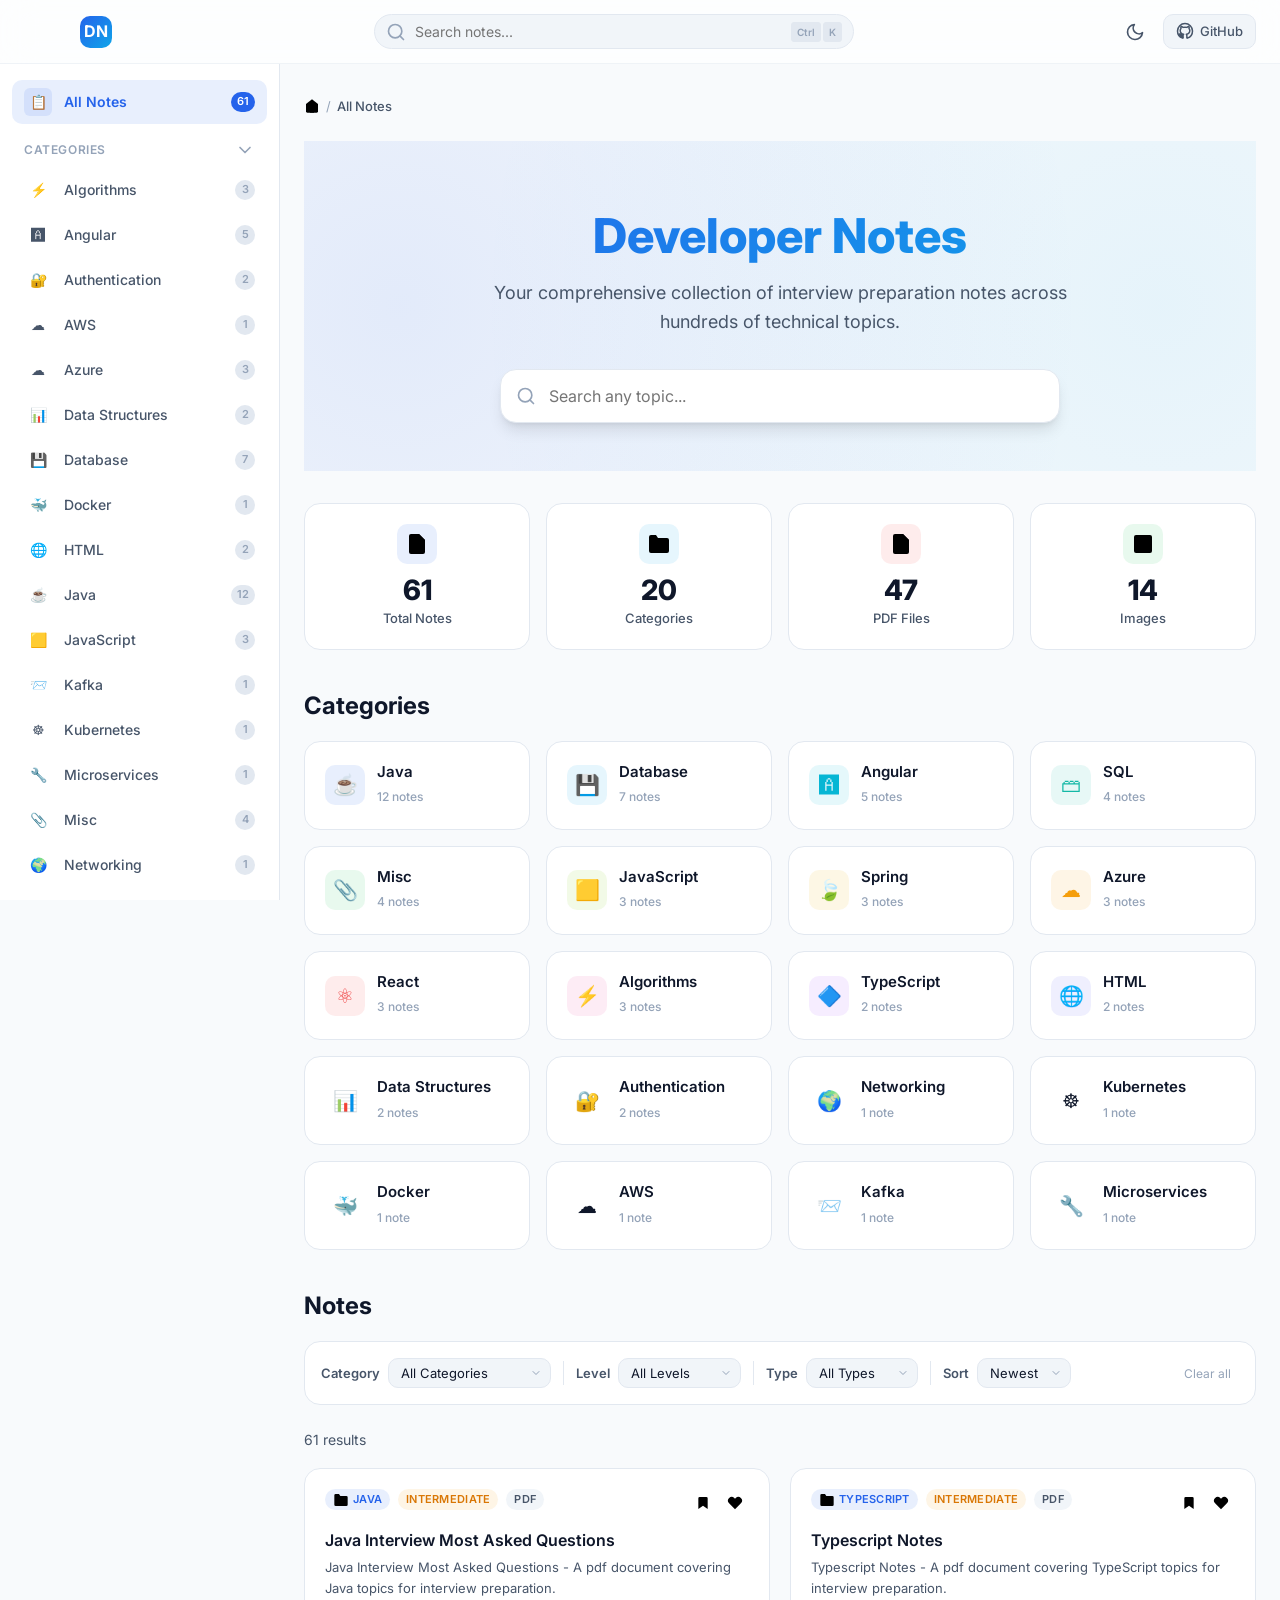
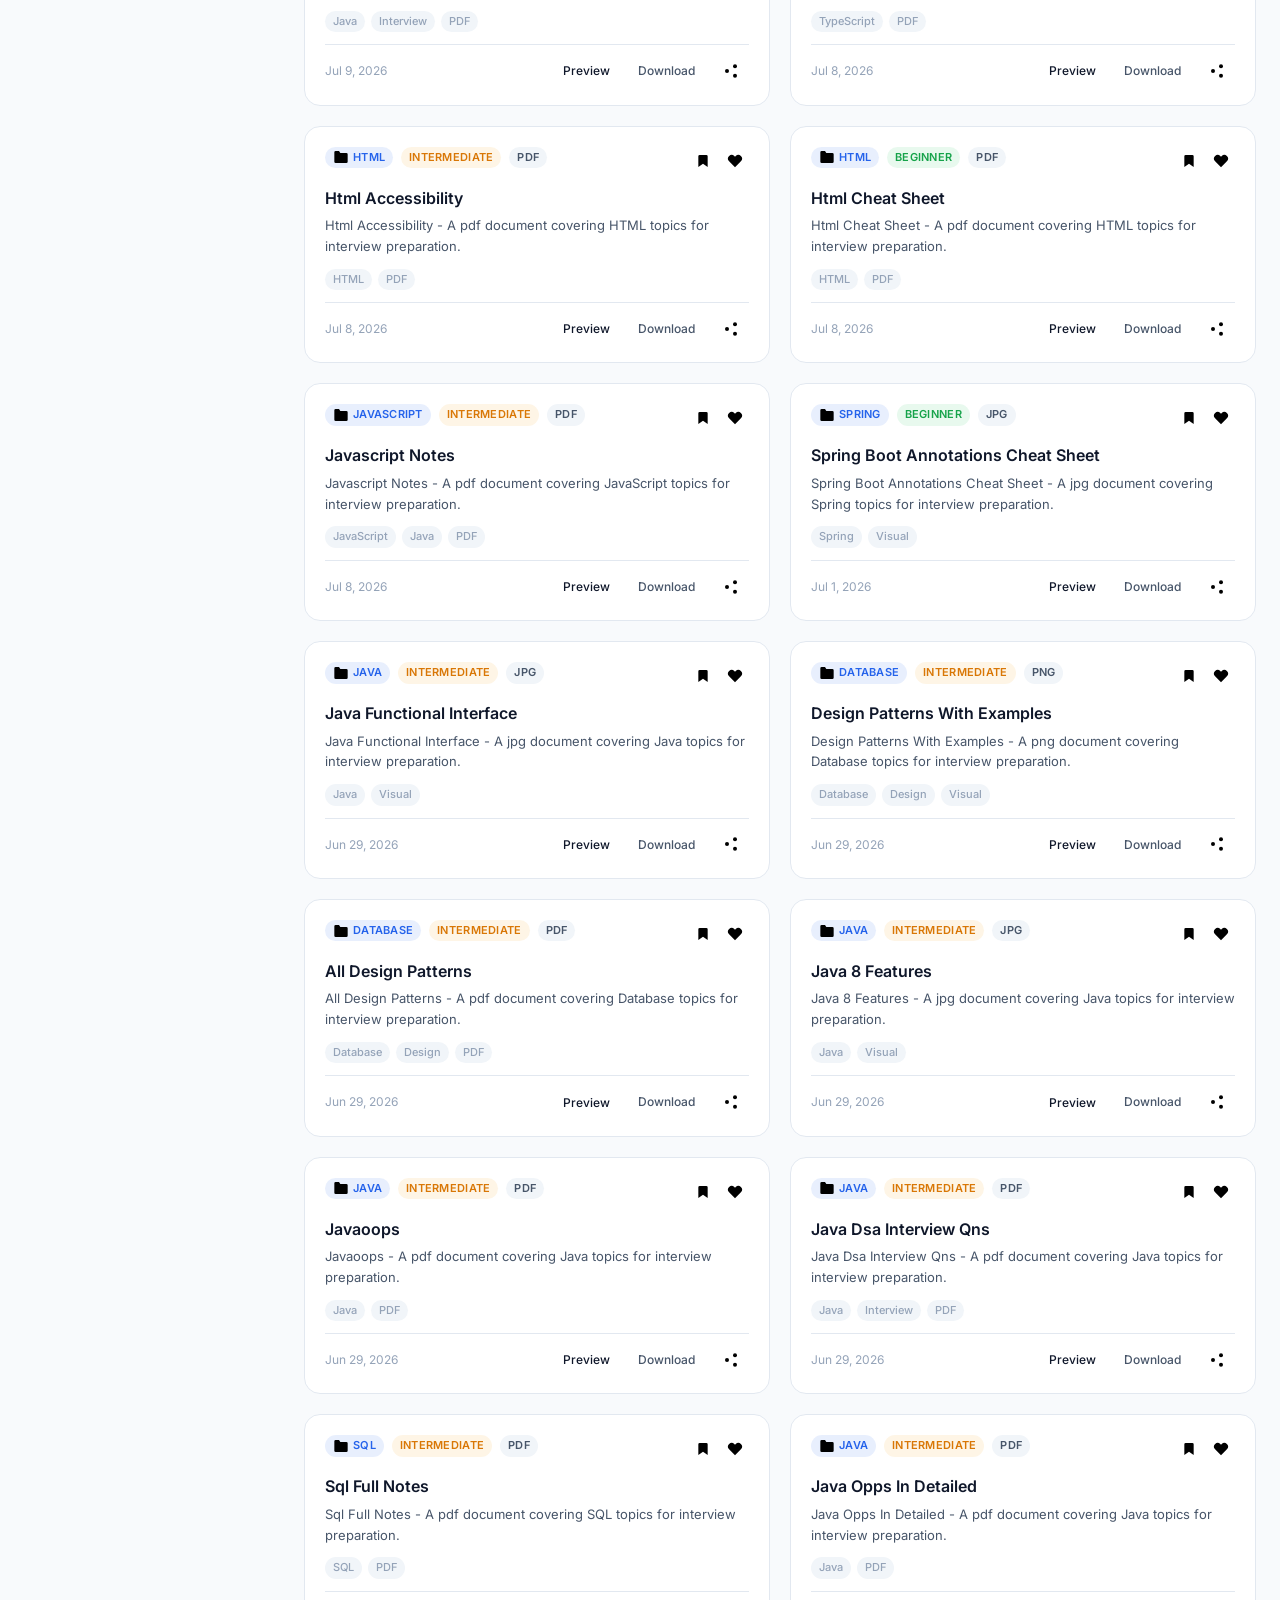
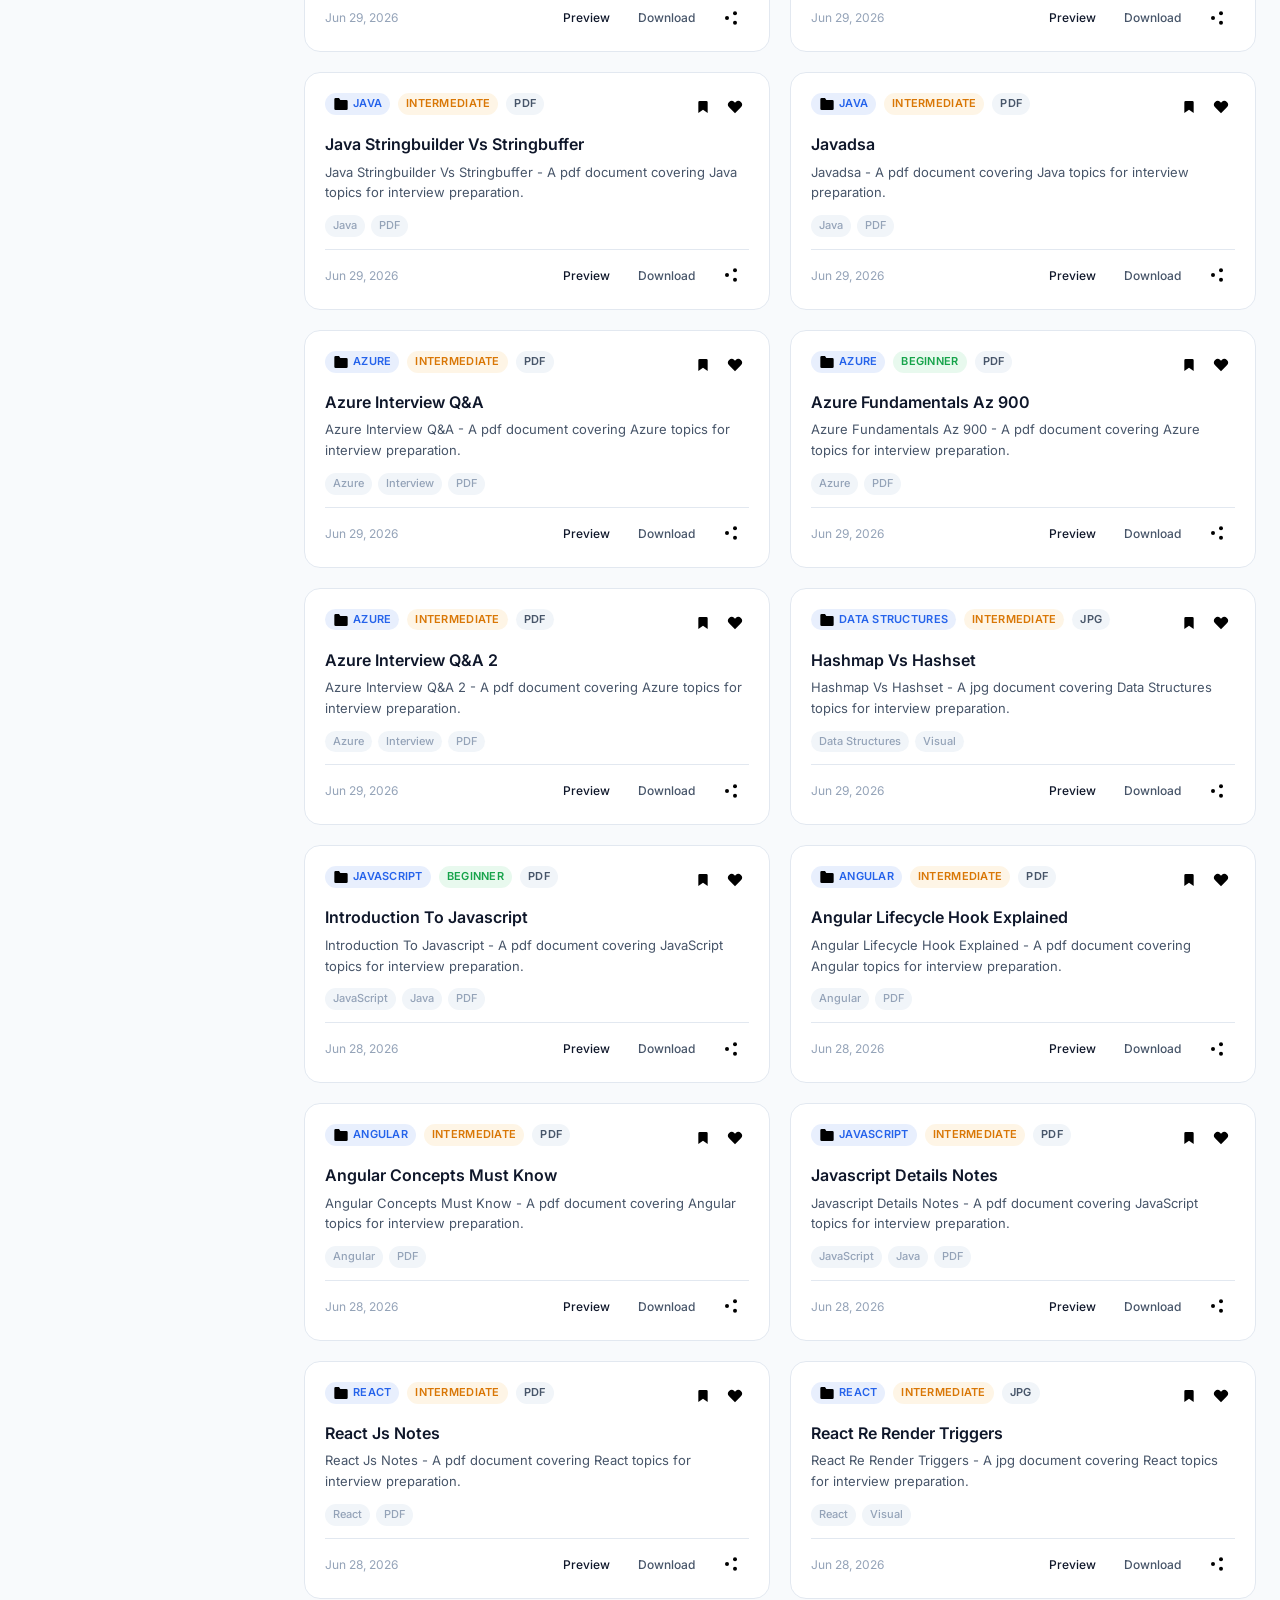
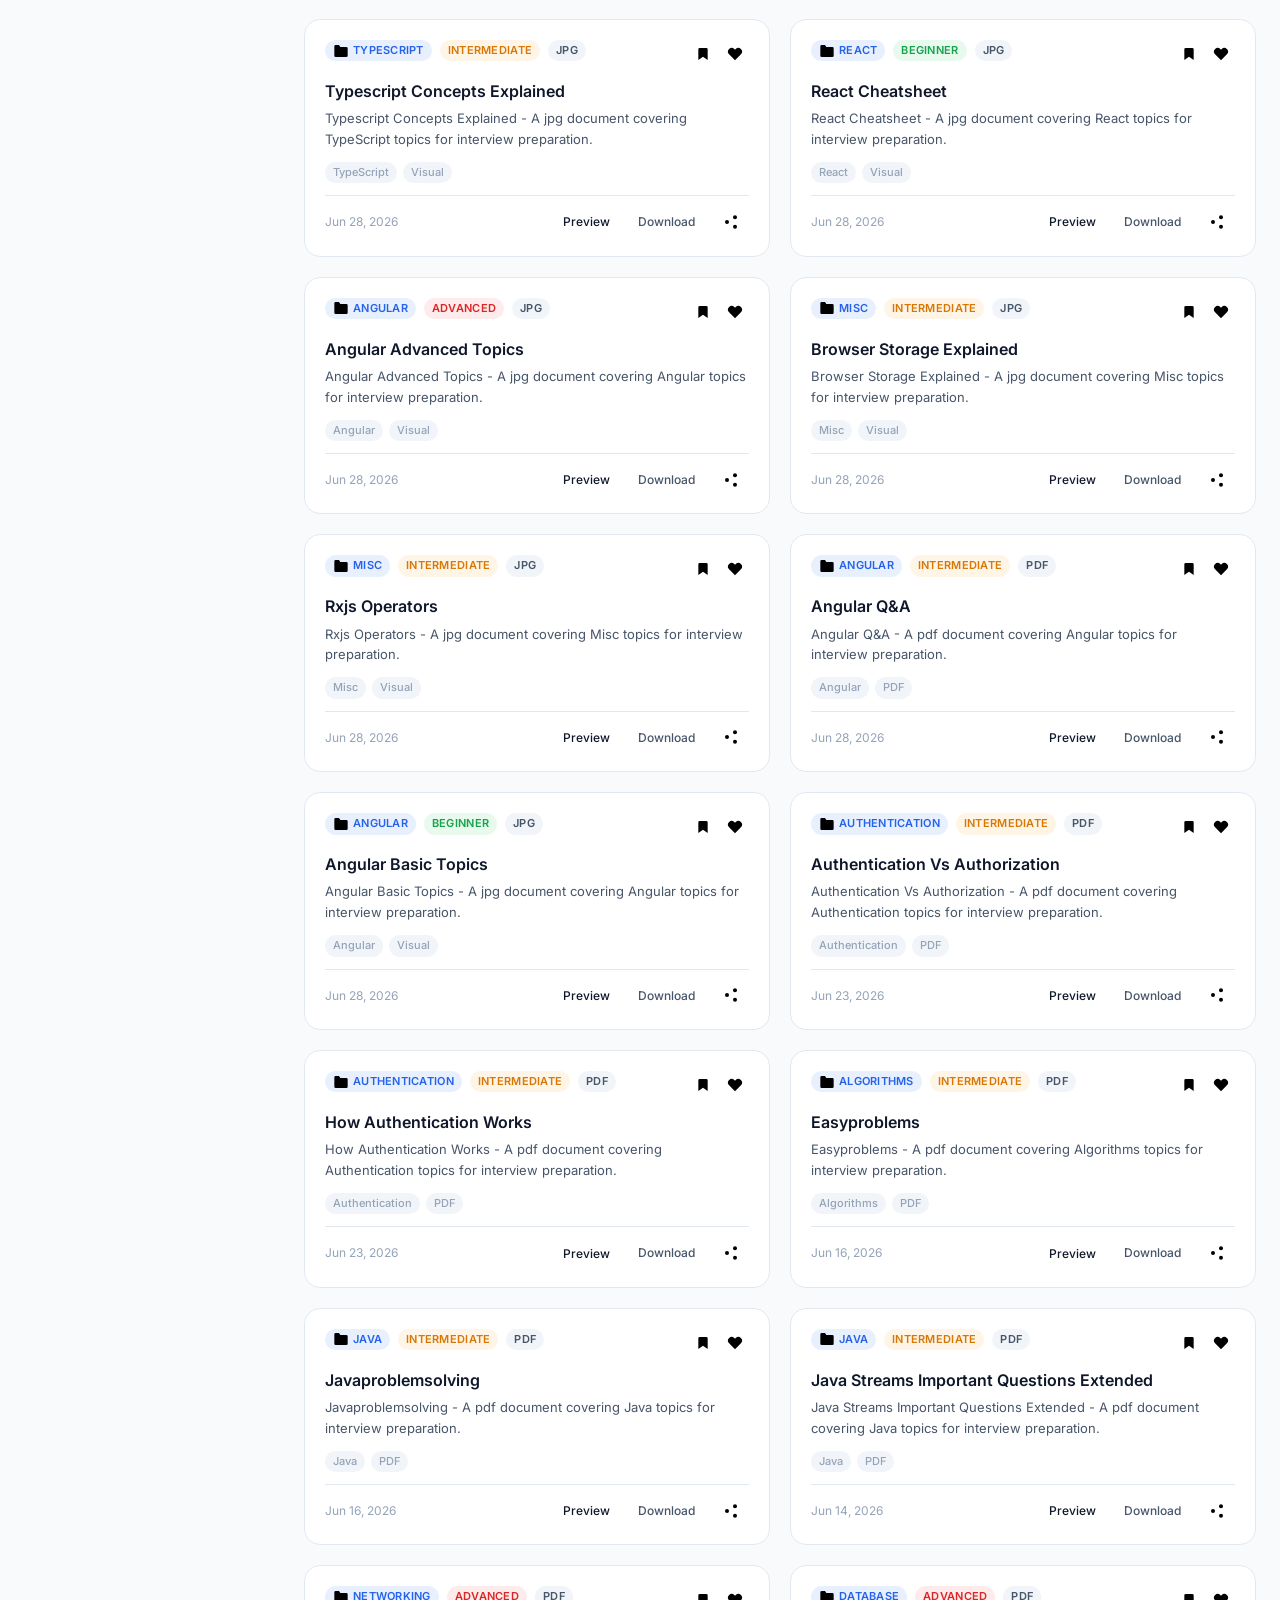
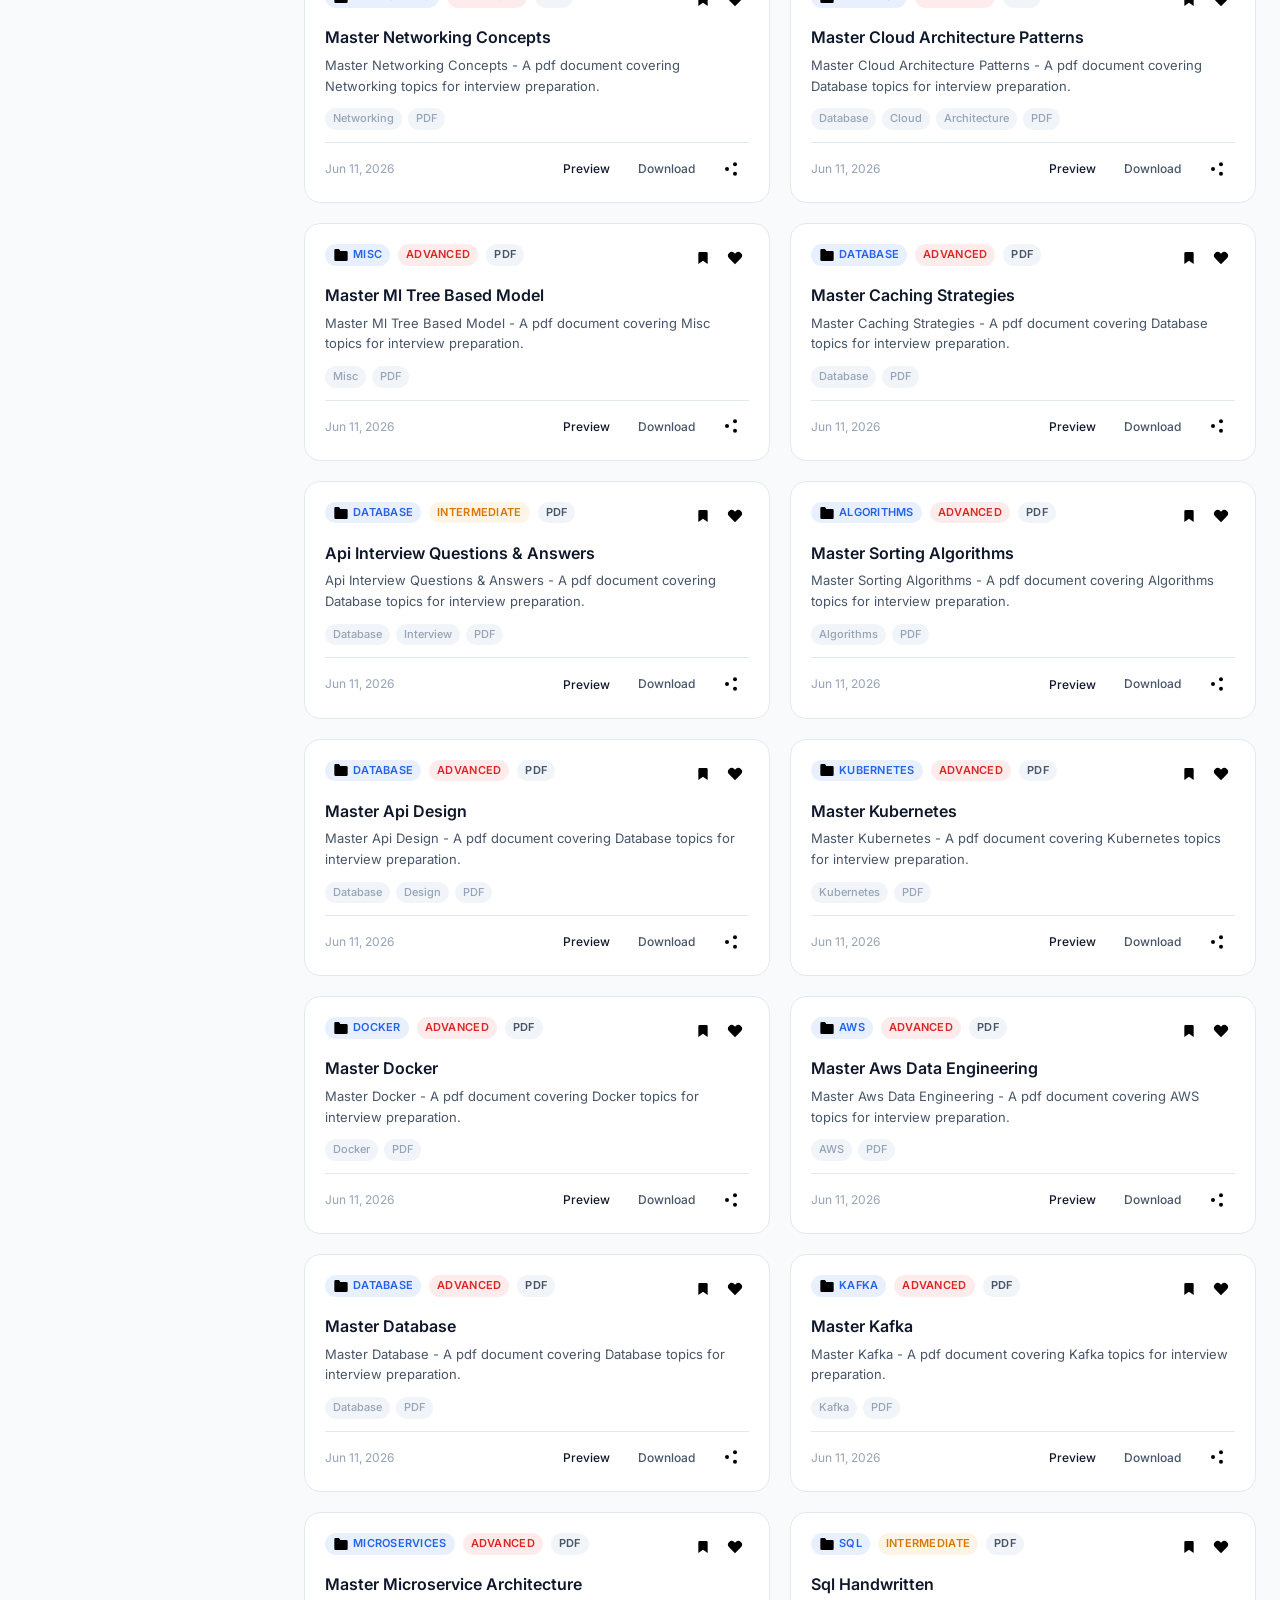
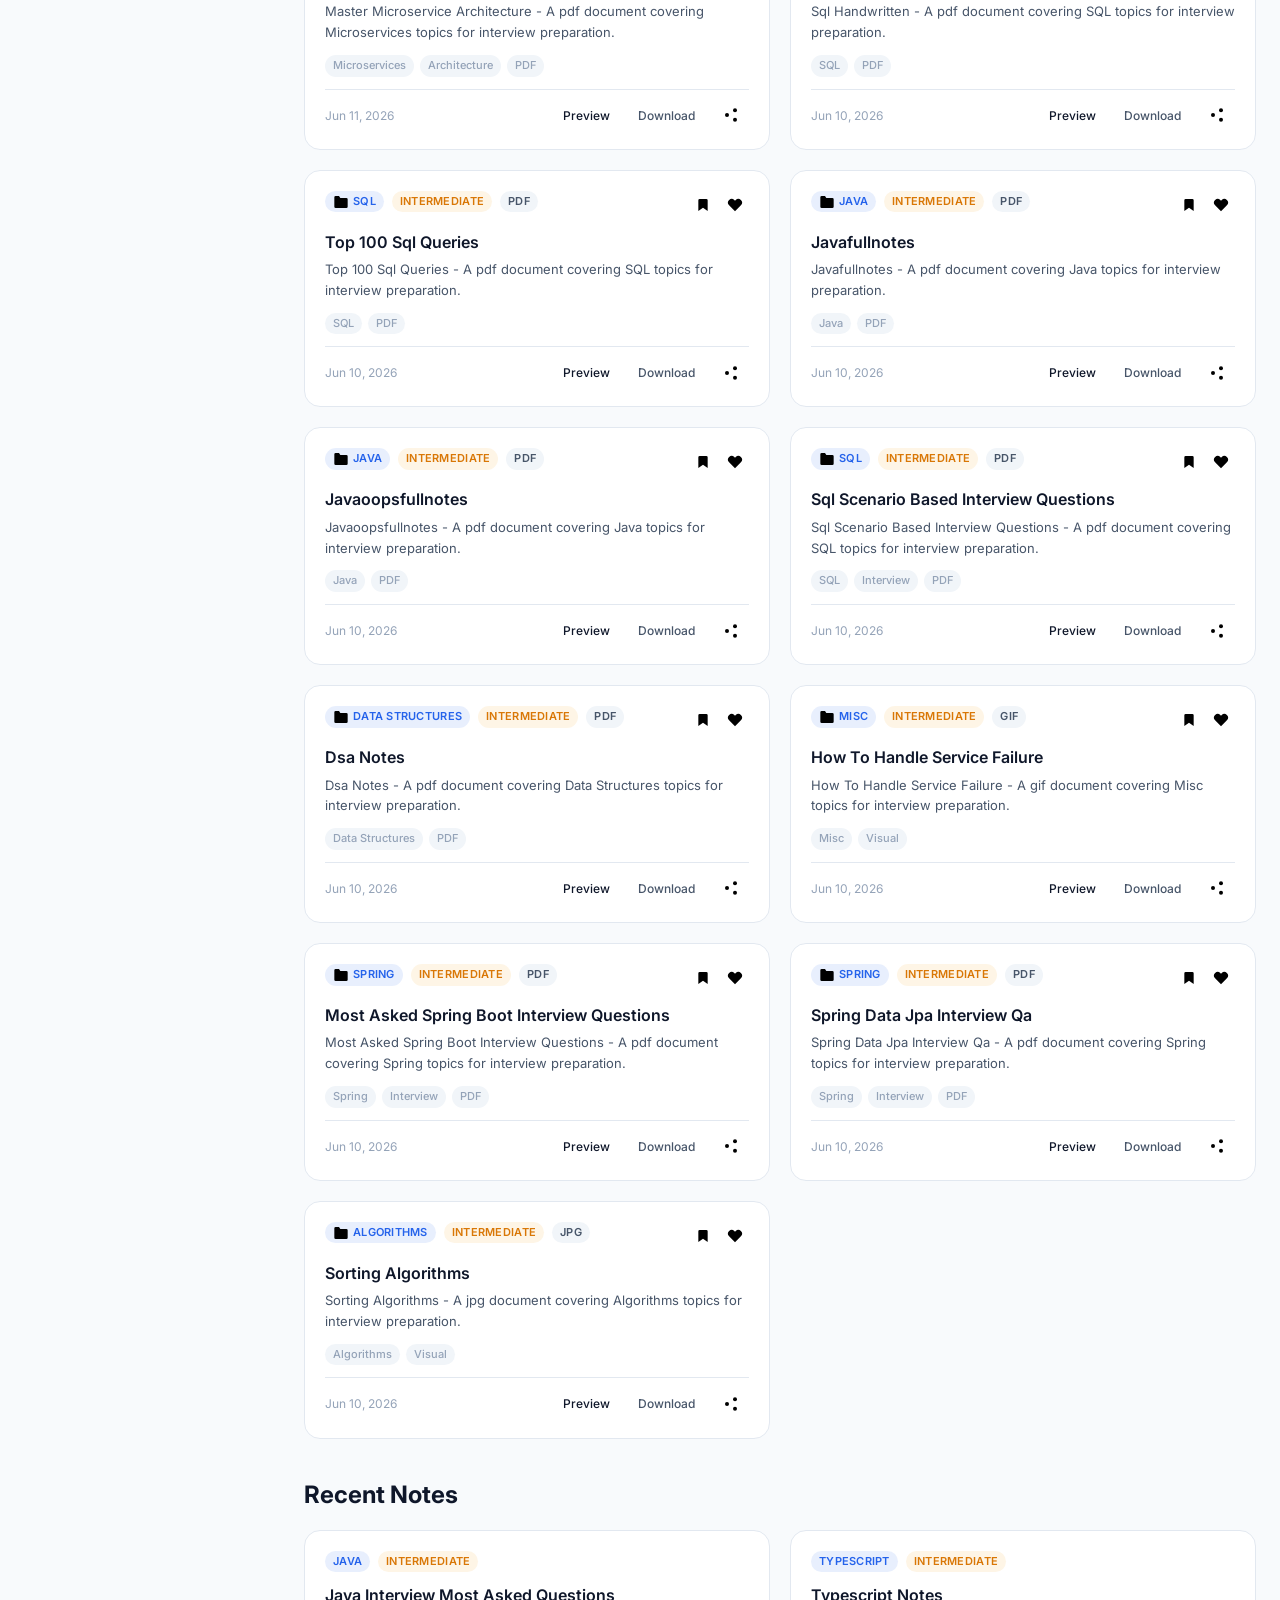
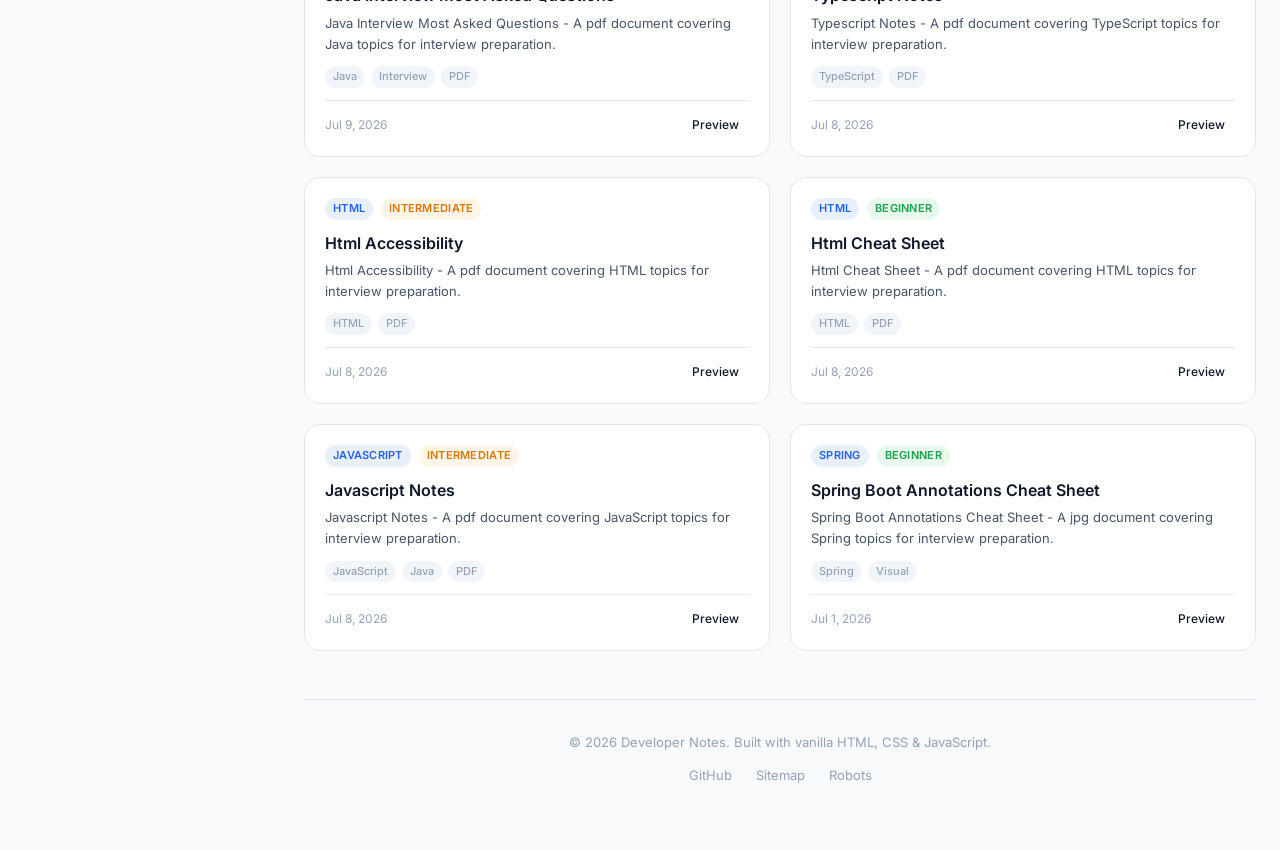
==== commit 8f99ba39: "Fix search, rename special-char files, add file:// fallback, scope card events - Fix: scoped attachC" ====
--- a/index.html
+++ b/index.html
@@ -13,7 +13,7 @@
 <meta property="og:title" content="Developer Notes - Interview Preparation Portal">
 <meta property="og:description" content="Comprehensive technical interview notes across hundreds of topics.">
 <meta property="og:type" content="website">
-<meta property="og:url" content="https://developer-notes.github.io/">
+<meta property="og:url" content="https://rknikode.github.io/dev-notes/">
 <meta property="og:image" content="assets/images/og-image.png">
 
 <!-- Twitter Card -->
@@ -76,6 +76,8 @@
   <symbol id="icon-help" viewBox="0 0 24 24"><circle cx="12" cy="12" r="10"/><path d="M9.09 9a3 3 0 0 1 5.83 1c0 2-3 3-3 3"/><line x1="12" y1="17" x2="12.01" y2="17"/></symbol>
   <symbol id="icon-clock" viewBox="0 0 24 24"><circle cx="12" cy="12" r="10"/><polyline points="12 6 12 12 16 14"/></symbol>
   <symbol id="icon-filter" viewBox="0 0 24 24"><polygon points="22 3 2 3 10 12.46 10 19 14 21 14 12.46 22 3"/></symbol>
+  <symbol id="icon-info" viewBox="0 0 24 24"><circle cx="12" cy="12" r="10"/><line x1="12" y1="16" x2="12" y2="12"/><line x1="12" y1="8" x2="12.01" y2="8"/></symbol>
+  <symbol id="icon-arrow-right" viewBox="0 0 24 24"><line x1="5" y1="12" x2="19" y2="12"/><polyline points="12 5 19 12 12 19"/></symbol>
 </svg>
 
 <!-- Header -->
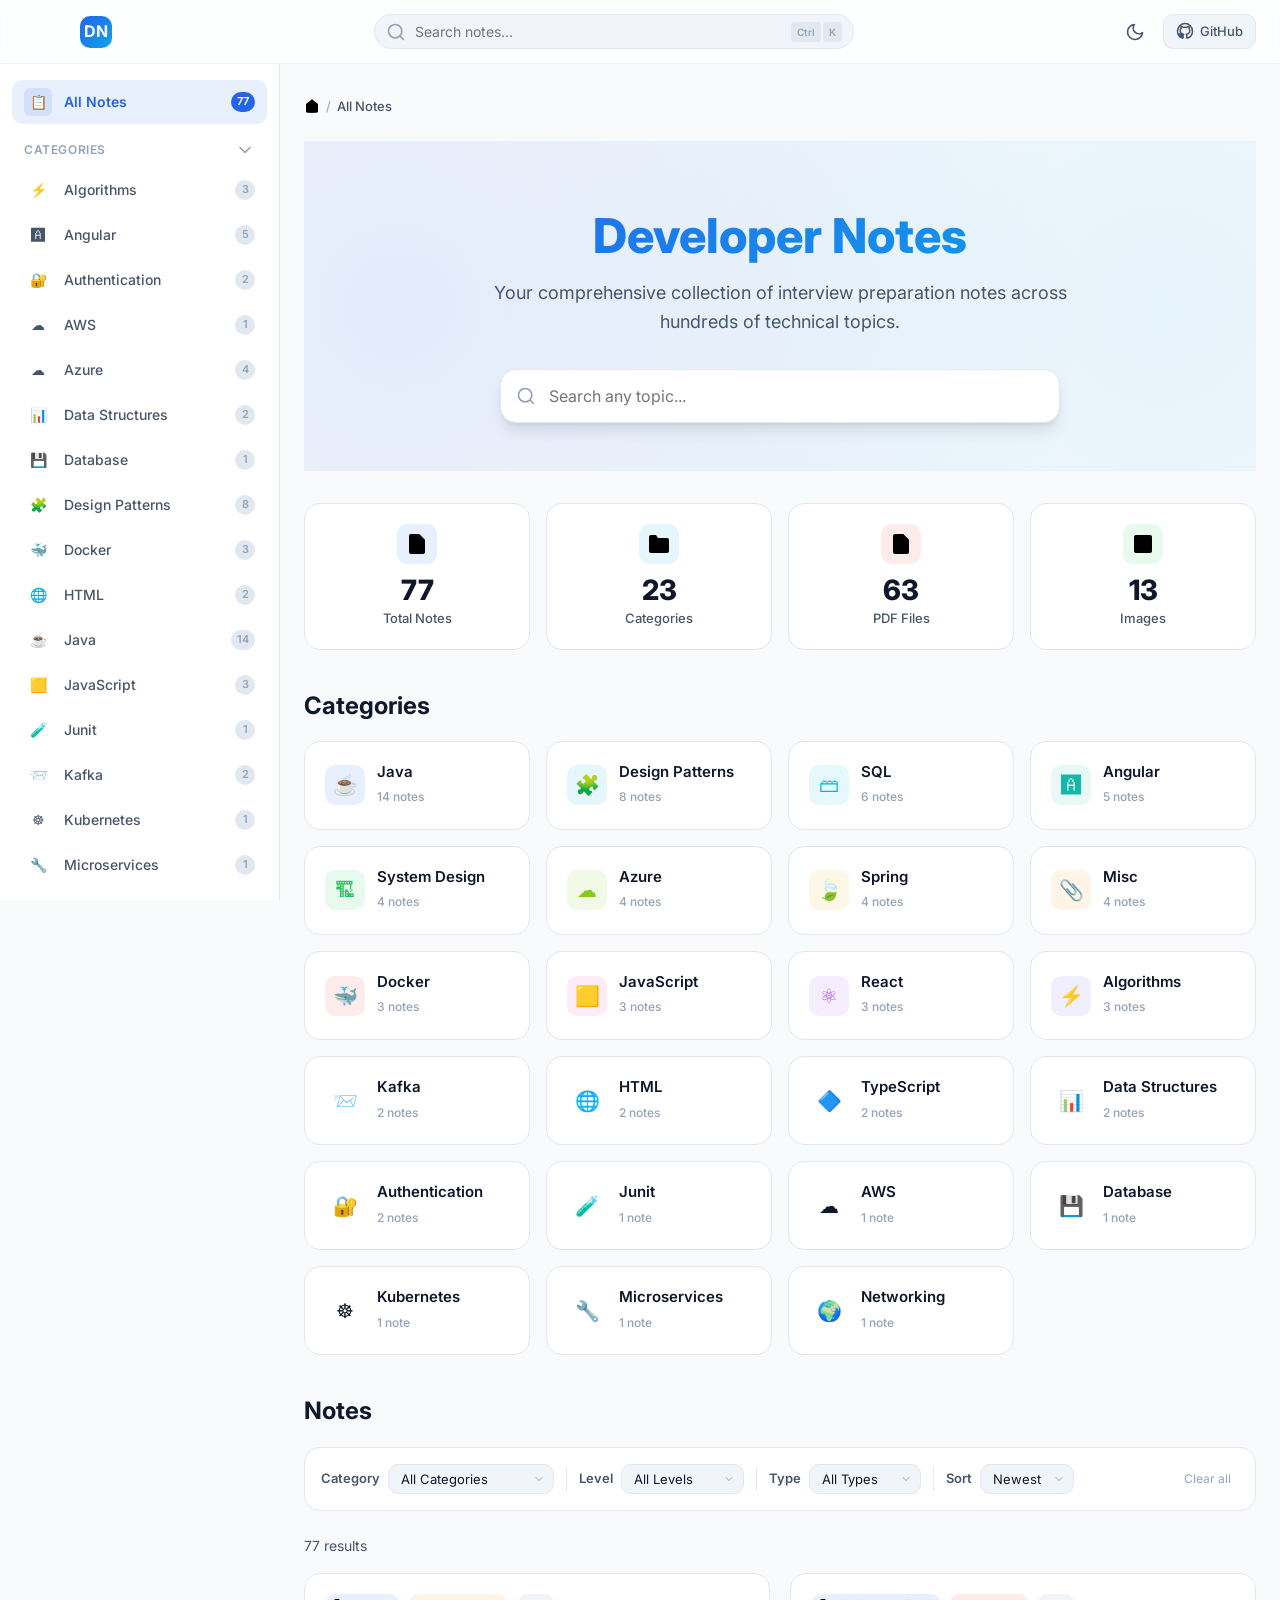
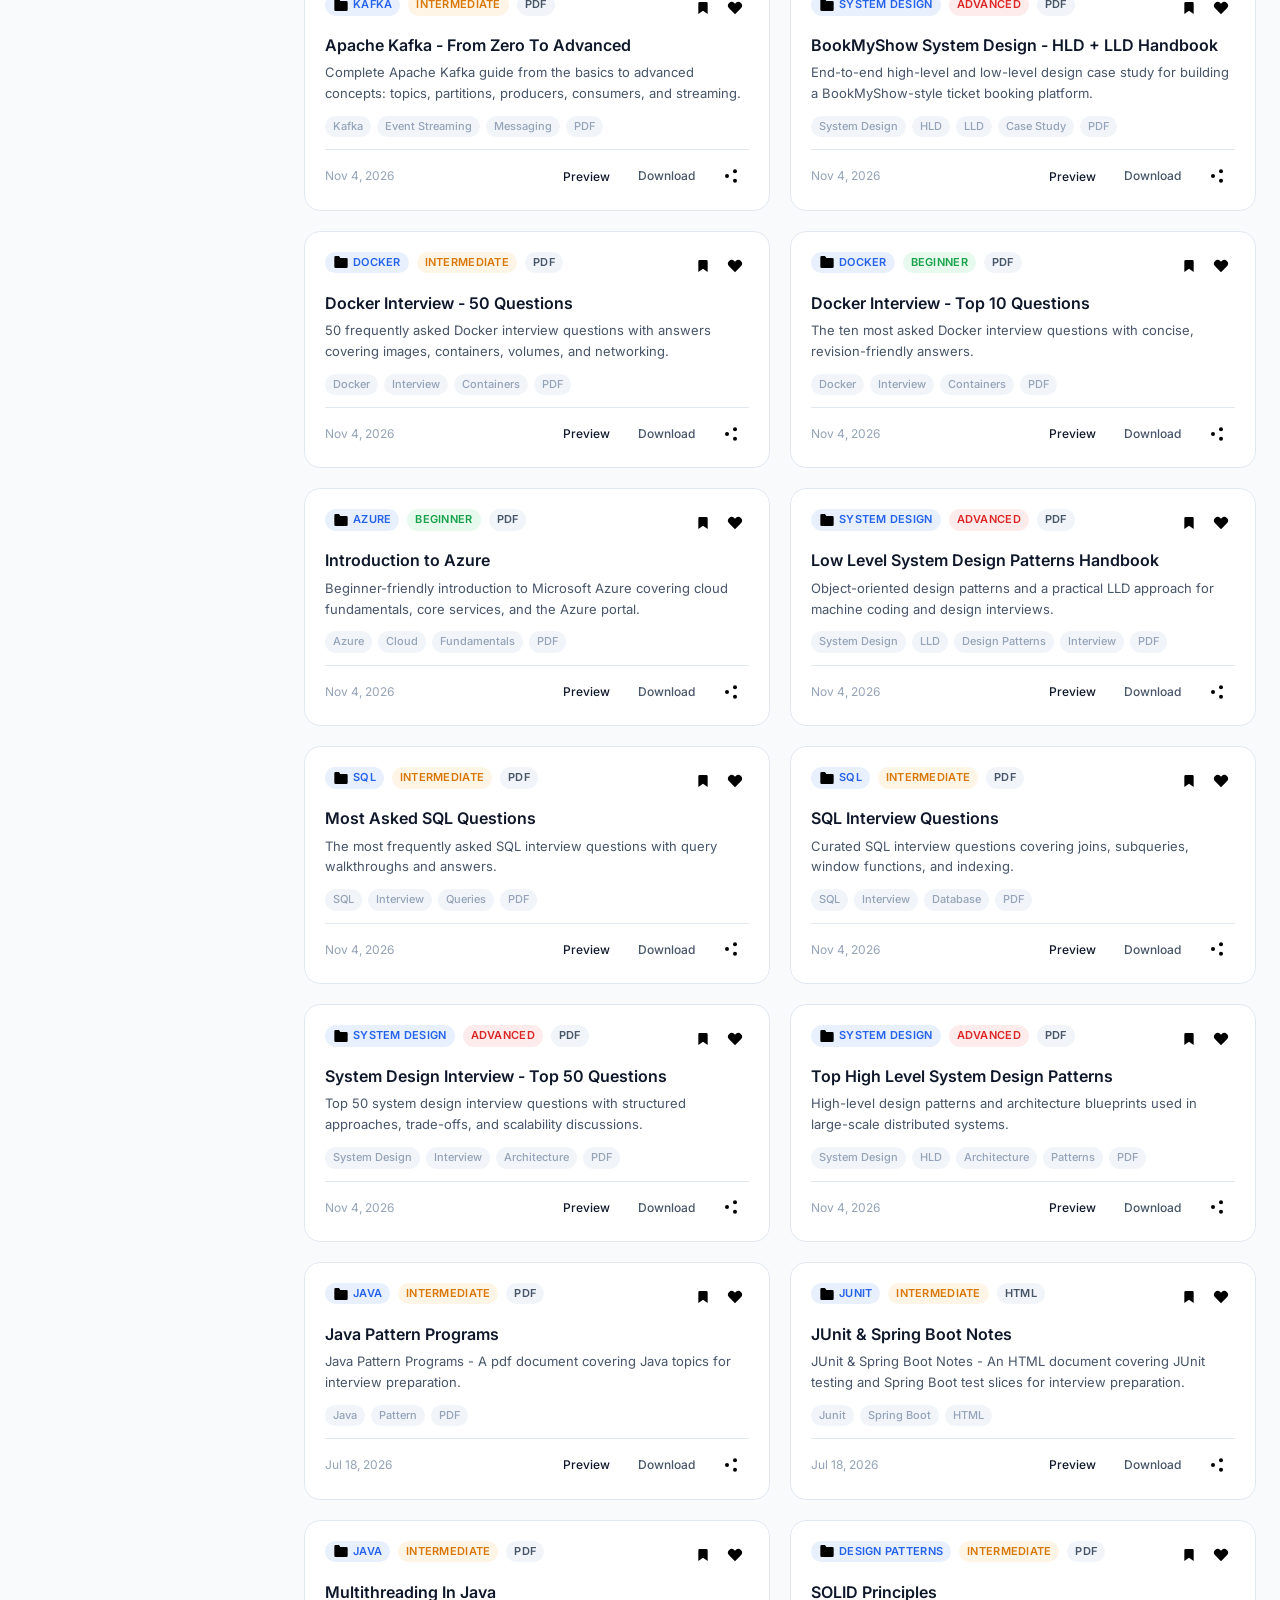
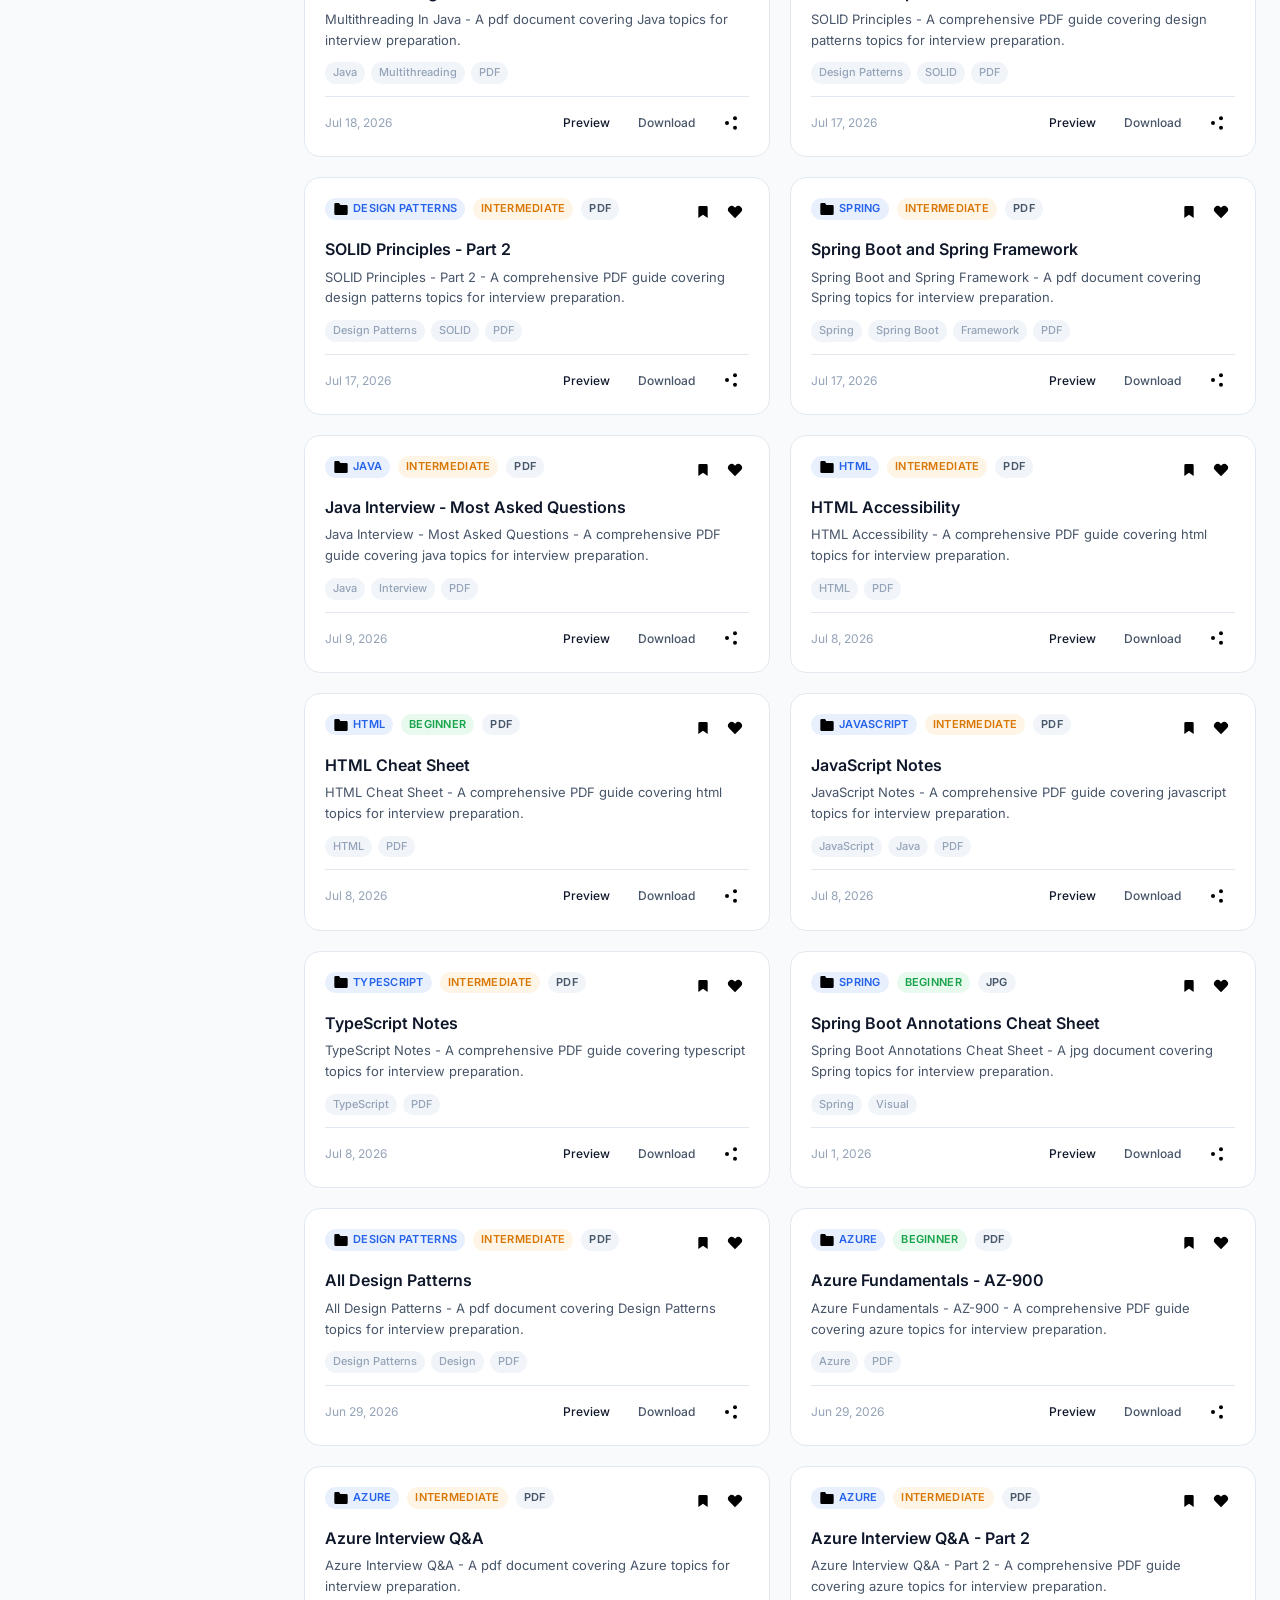
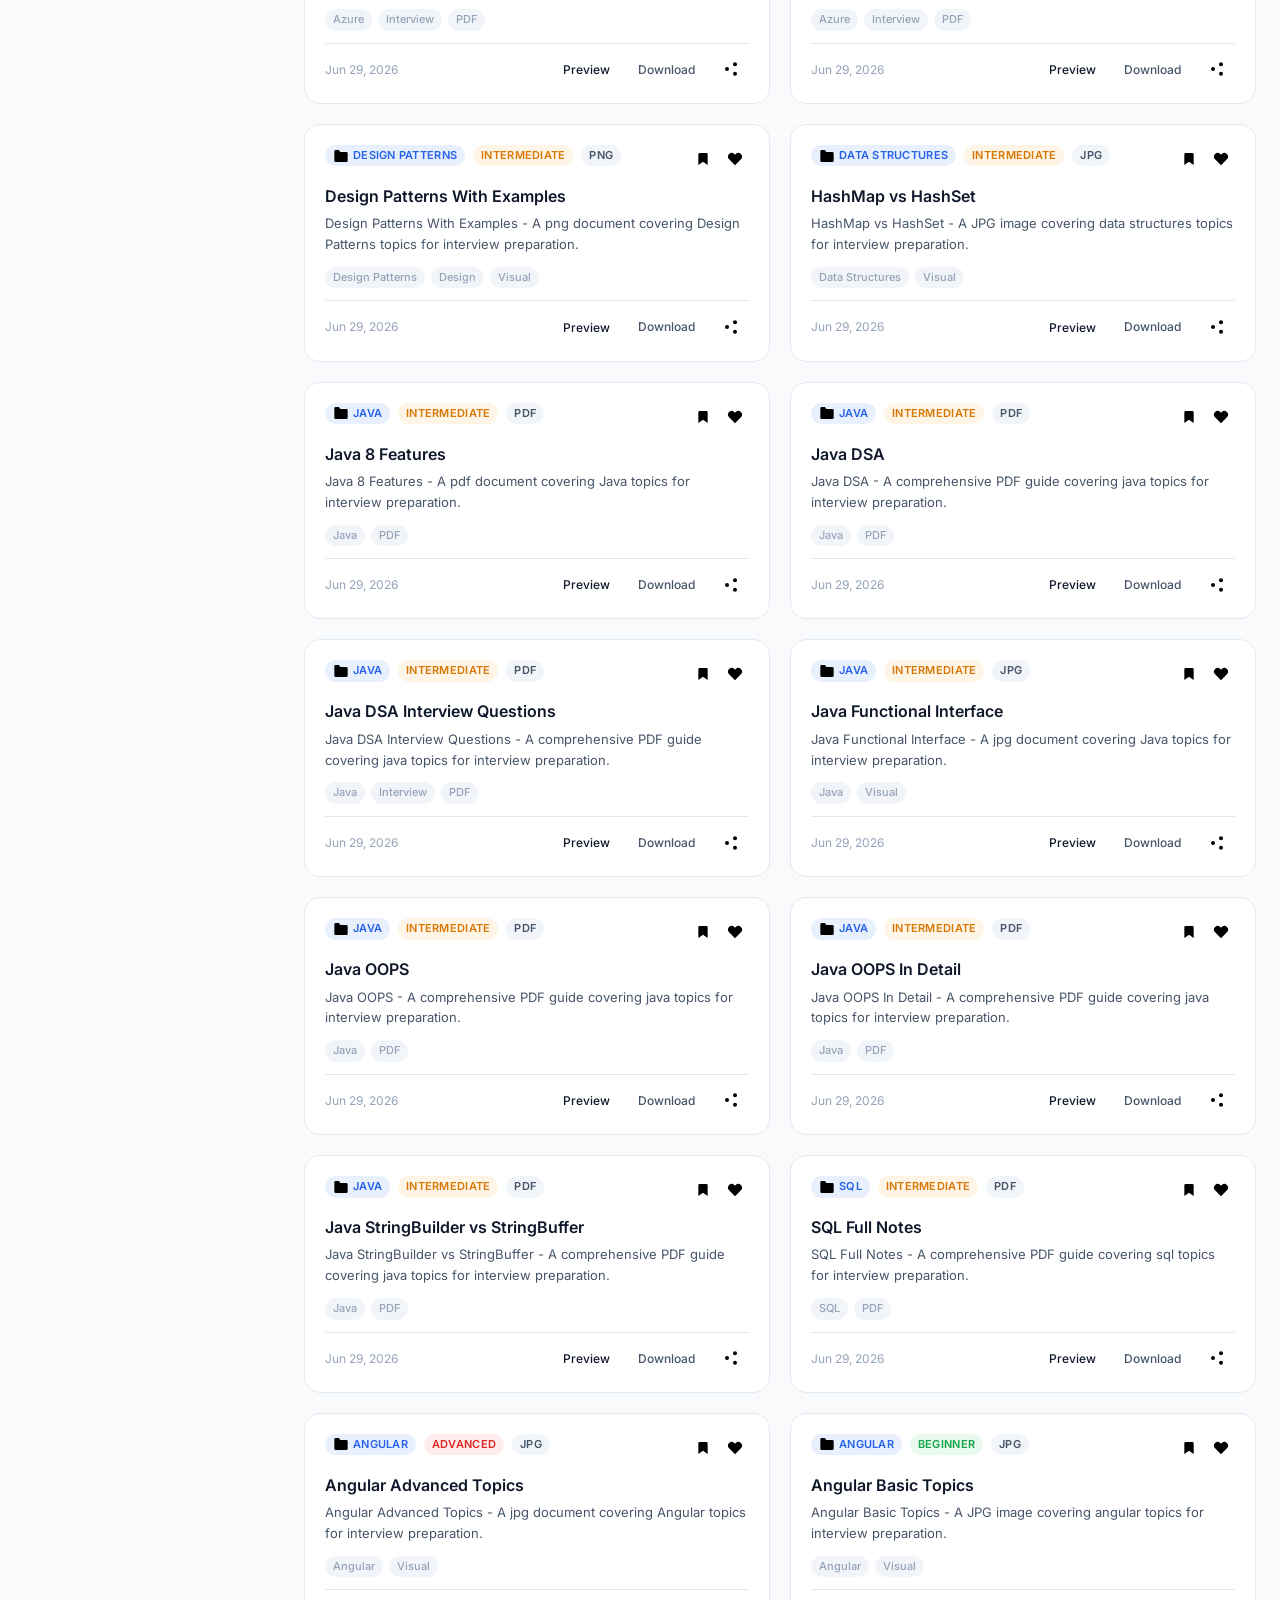
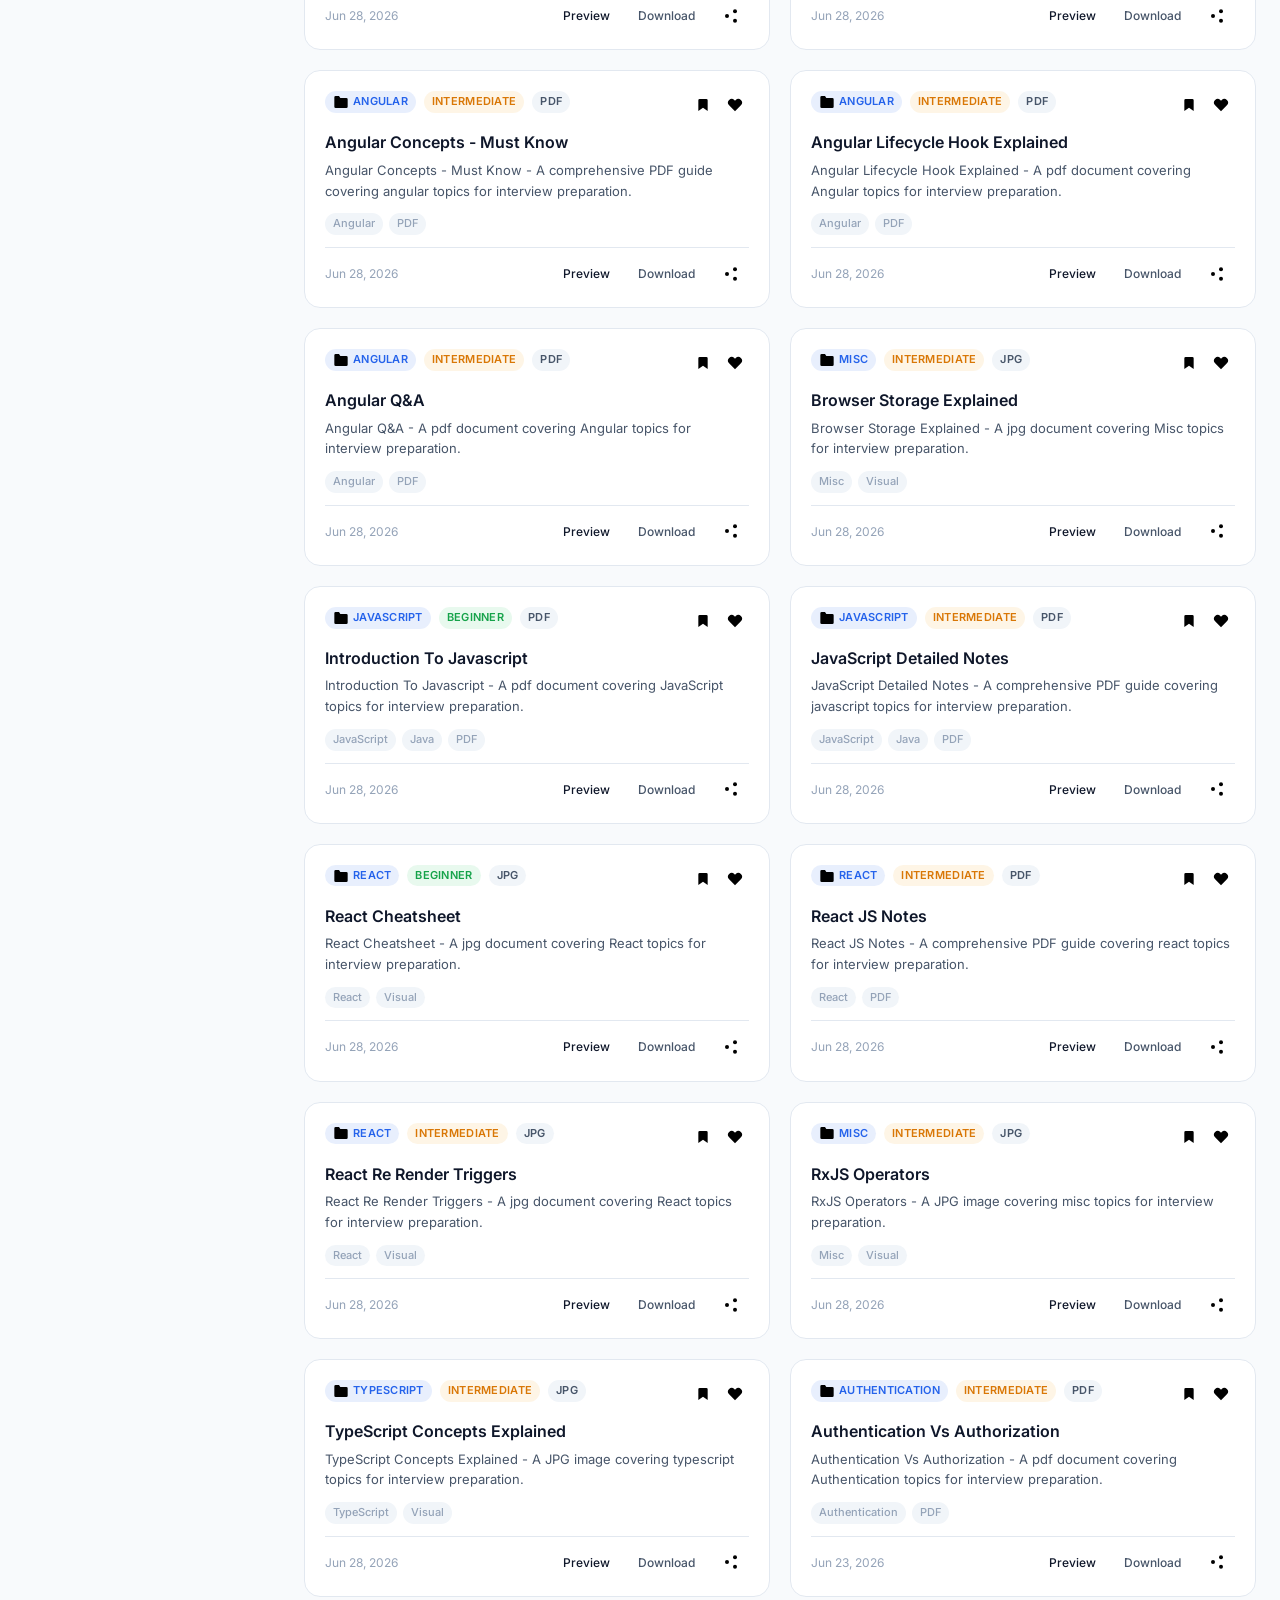
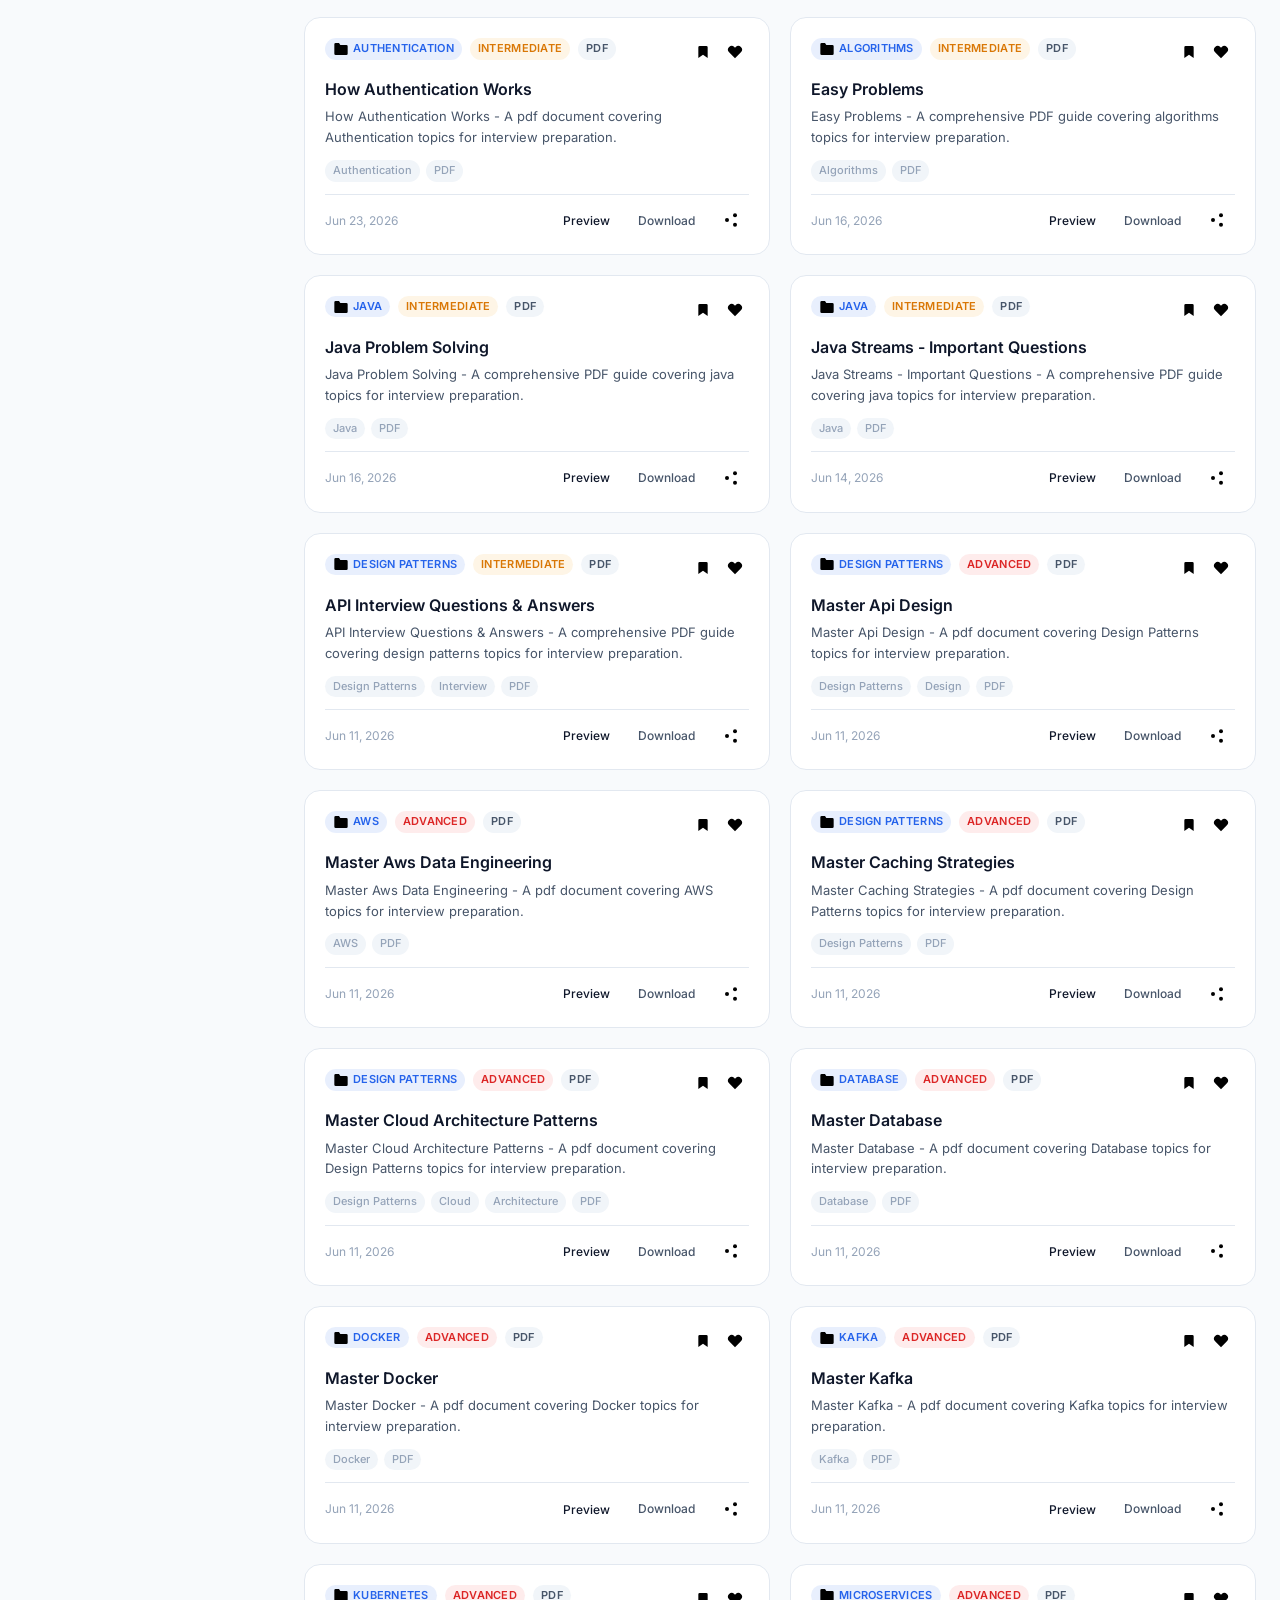
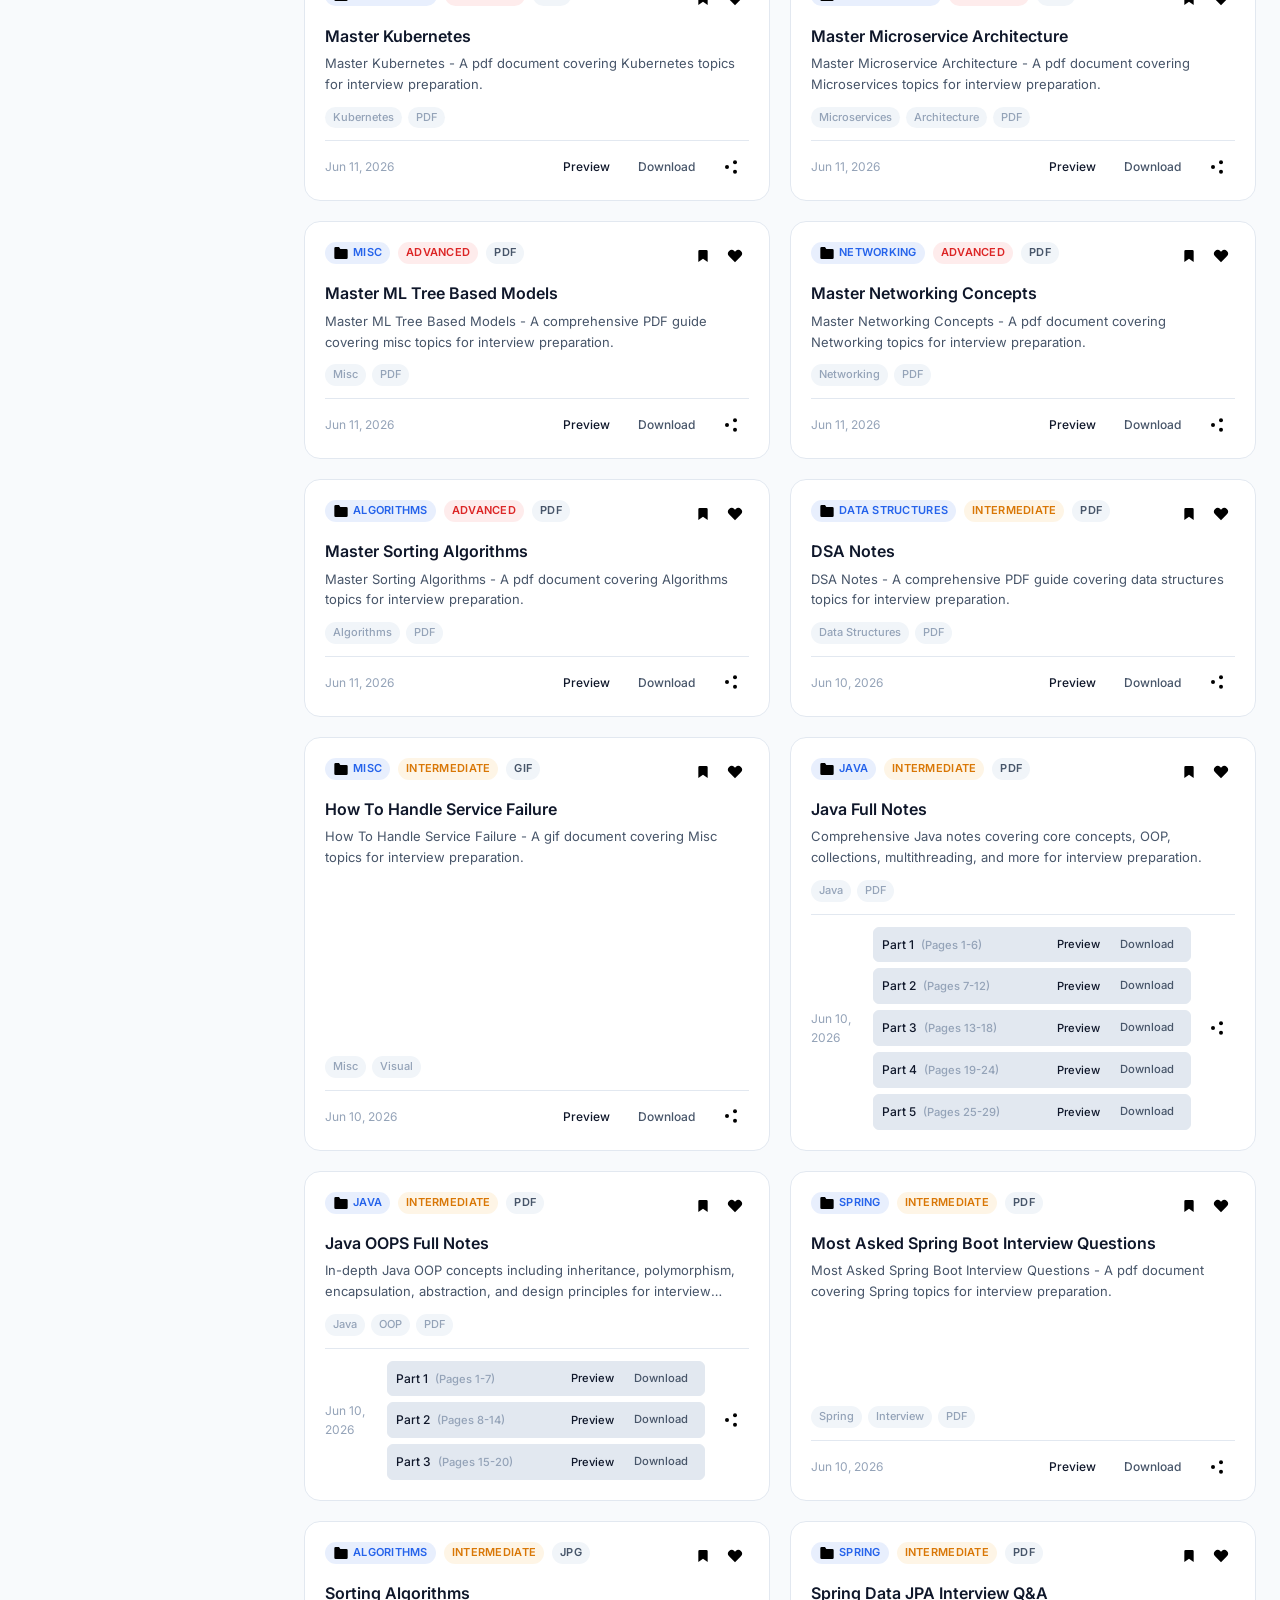
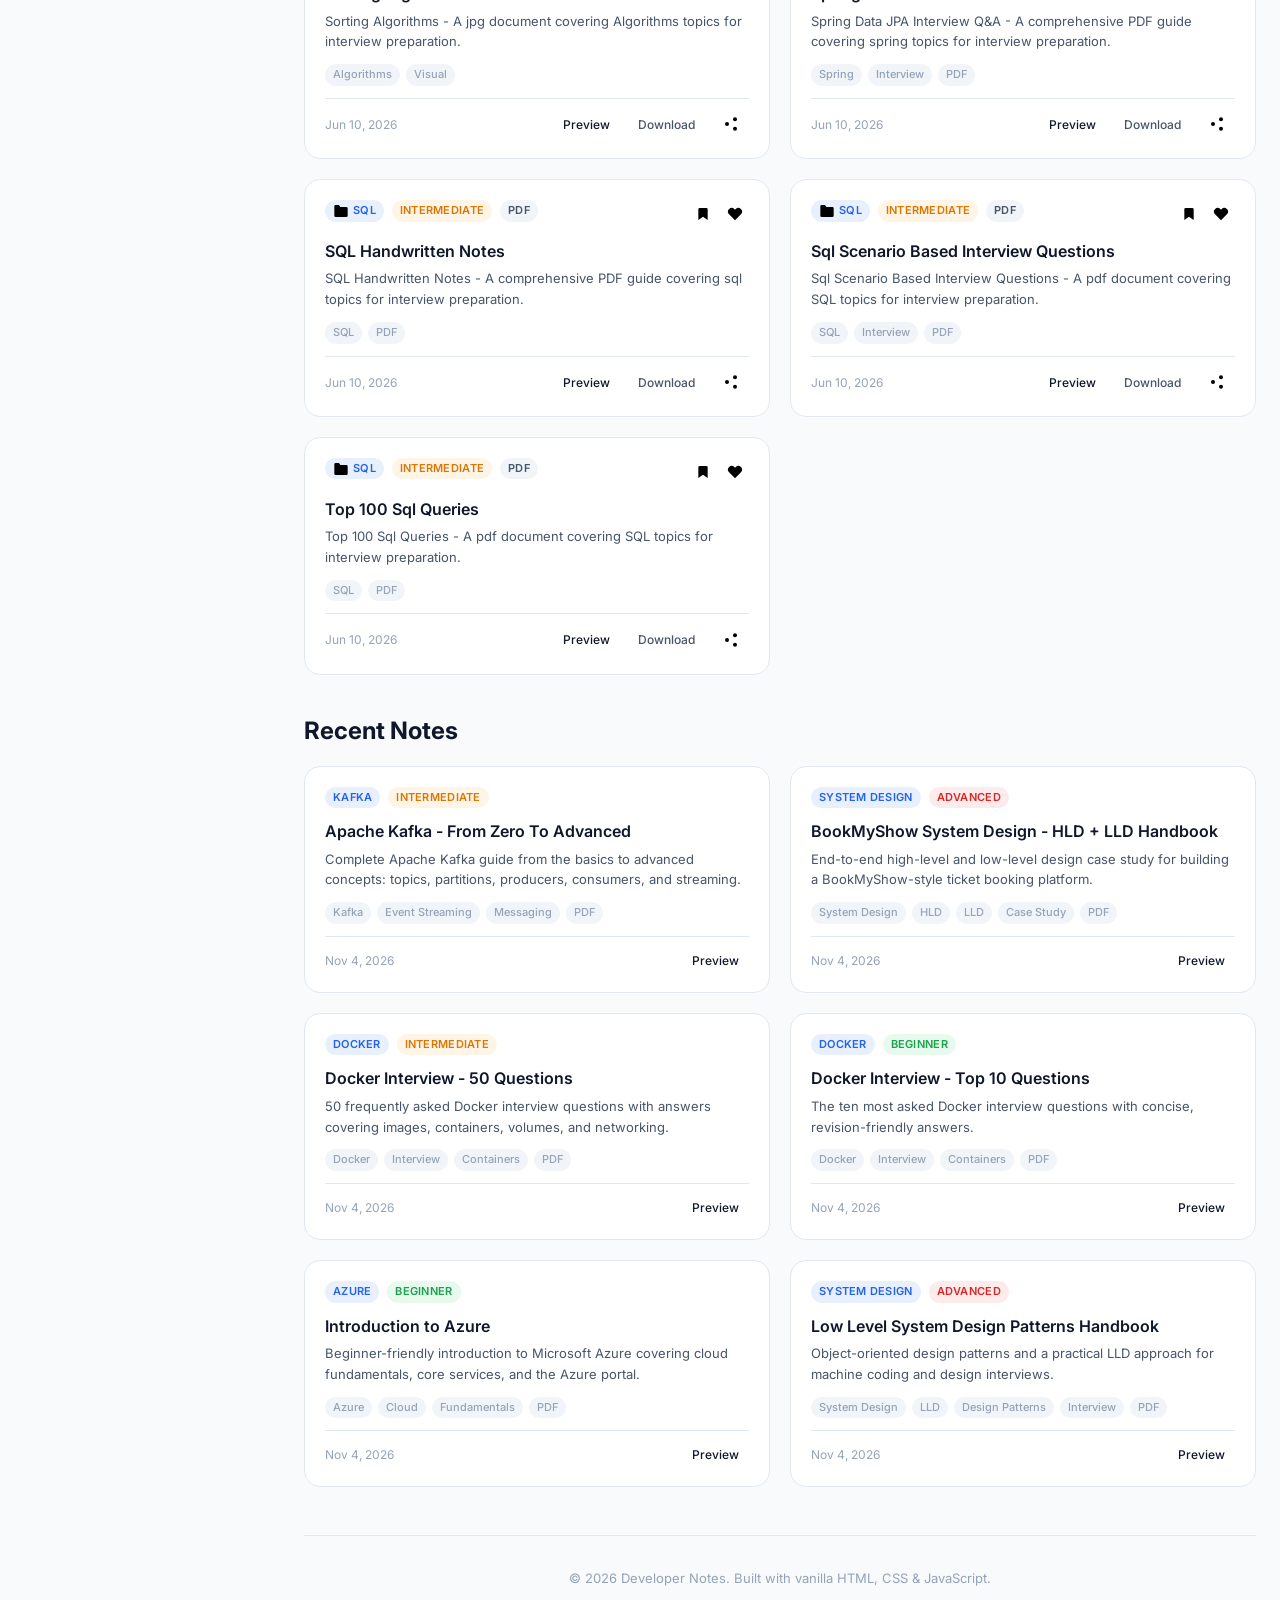
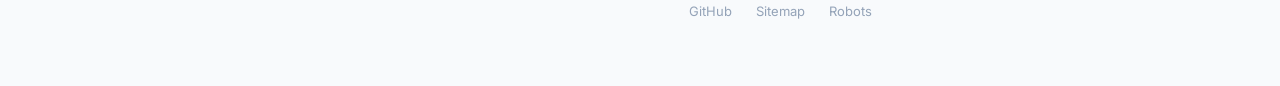
==== commit 0973fa3b: "Add Azure, Docker, Kafka, SQL and System Design notes - Index 10 new PDFs in data/notes.json (77 not" ====
--- a/index.html
+++ b/index.html
@@ -102,7 +102,7 @@
       <svg class="icon sun-icon" viewBox="0 0 24 24"><use href="#icon-sun"/></svg>
       <svg class="icon moon-icon" viewBox="0 0 24 24"><use href="#icon-moon"/></svg>
     </button>
-    <a href="https://github.com" class="github-btn" target="_blank" rel="noopener noreferrer" aria-label="GitHub repository">
+    <a href="https://github.com/rknikode/dev-notes" class="github-btn" target="_blank" rel="noopener noreferrer" aria-label="GitHub repository">
       <svg class="icon" viewBox="0 0 24 24"><use href="#icon-github"/></svg>
       <span>GitHub</span>
     </a>
@@ -178,6 +178,7 @@
             <option value="">All Types</option>
             <option value="pdf">PDF</option>
             <option value="md">Markdown</option>
+            <option value="html">HTML</option>
             <option value="png">PNG</option>
             <option value="jpg">JPG</option>
             <option value="gif">GIF</option>
@@ -215,7 +216,7 @@
     <footer class="footer" role="contentinfo">
       <p>&copy; <span id="footer-year"></span> Developer Notes. Built with vanilla HTML, CSS &amp; JavaScript.</p>
       <div class="footer-links">
-        <a href="https://github.com" target="_blank" rel="noopener noreferrer">GitHub</a>
+        <a href="https://github.com/rknikode/dev-notes" target="_blank" rel="noopener noreferrer">GitHub</a>
         <a href="sitemap.xml" target="_blank">Sitemap</a>
         <a href="robots.txt" target="_blank">Robots</a>
       </div>
--- a/assets/css/styles.css
+++ b/assets/css/styles.css
@@ -1101,6 +1101,48 @@
   padding: 0.25rem 0.625rem;
   border-radius: var(--radius-sm);
   font-weight: 500;
+}
+
+.note-card-parts {
+  display: flex;
+  flex-direction: column;
+  gap: 0.375rem;
+  width: 100%;
+}
+
+.note-card-part {
+  display: flex;
+  align-items: center;
+  justify-content: space-between;
+  gap: 0.5rem;
+  padding: 0.3rem 0.5rem;
+  border-radius: var(--radius-sm);
+  background: var(--bg-tertiary);
+  border: 1px solid var(--border-color);
+}
+
+.note-card-part .part-label {
+  font-size: 0.75rem;
+  font-weight: 500;
+  color: var(--text-primary);
+  white-space: nowrap;
+}
+
+.note-card-part .part-pages {
+  color: var(--text-tertiary);
+  font-size: 0.7rem;
+  margin-left: 0.25rem;
+}
+
+.note-card-part .part-actions {
+  display: flex;
+  gap: 0.25rem;
+  flex-shrink: 0;
+}
+
+.note-card-part .part-actions .btn-card {
+  font-size: 0.7rem;
+  padding: 0.2rem 0.5rem;
 }
 
 /* === Preview Modal === */
